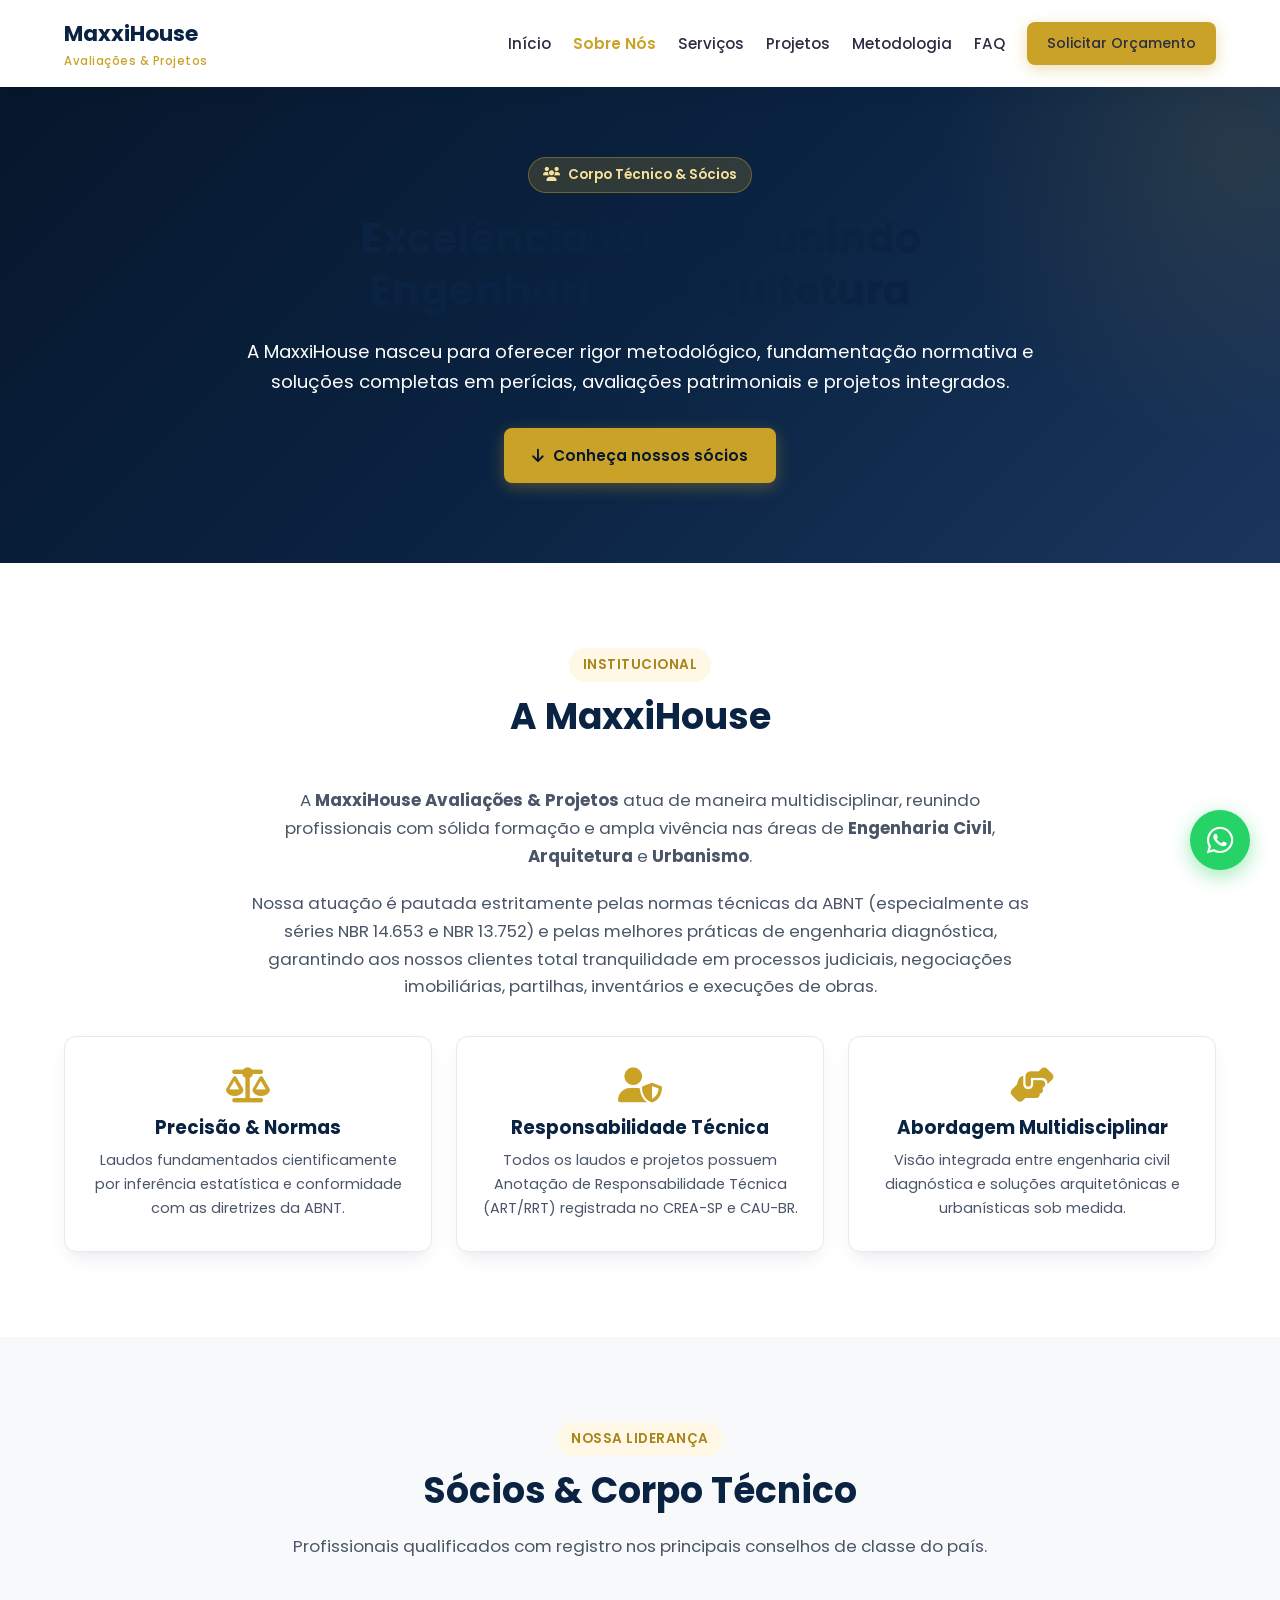
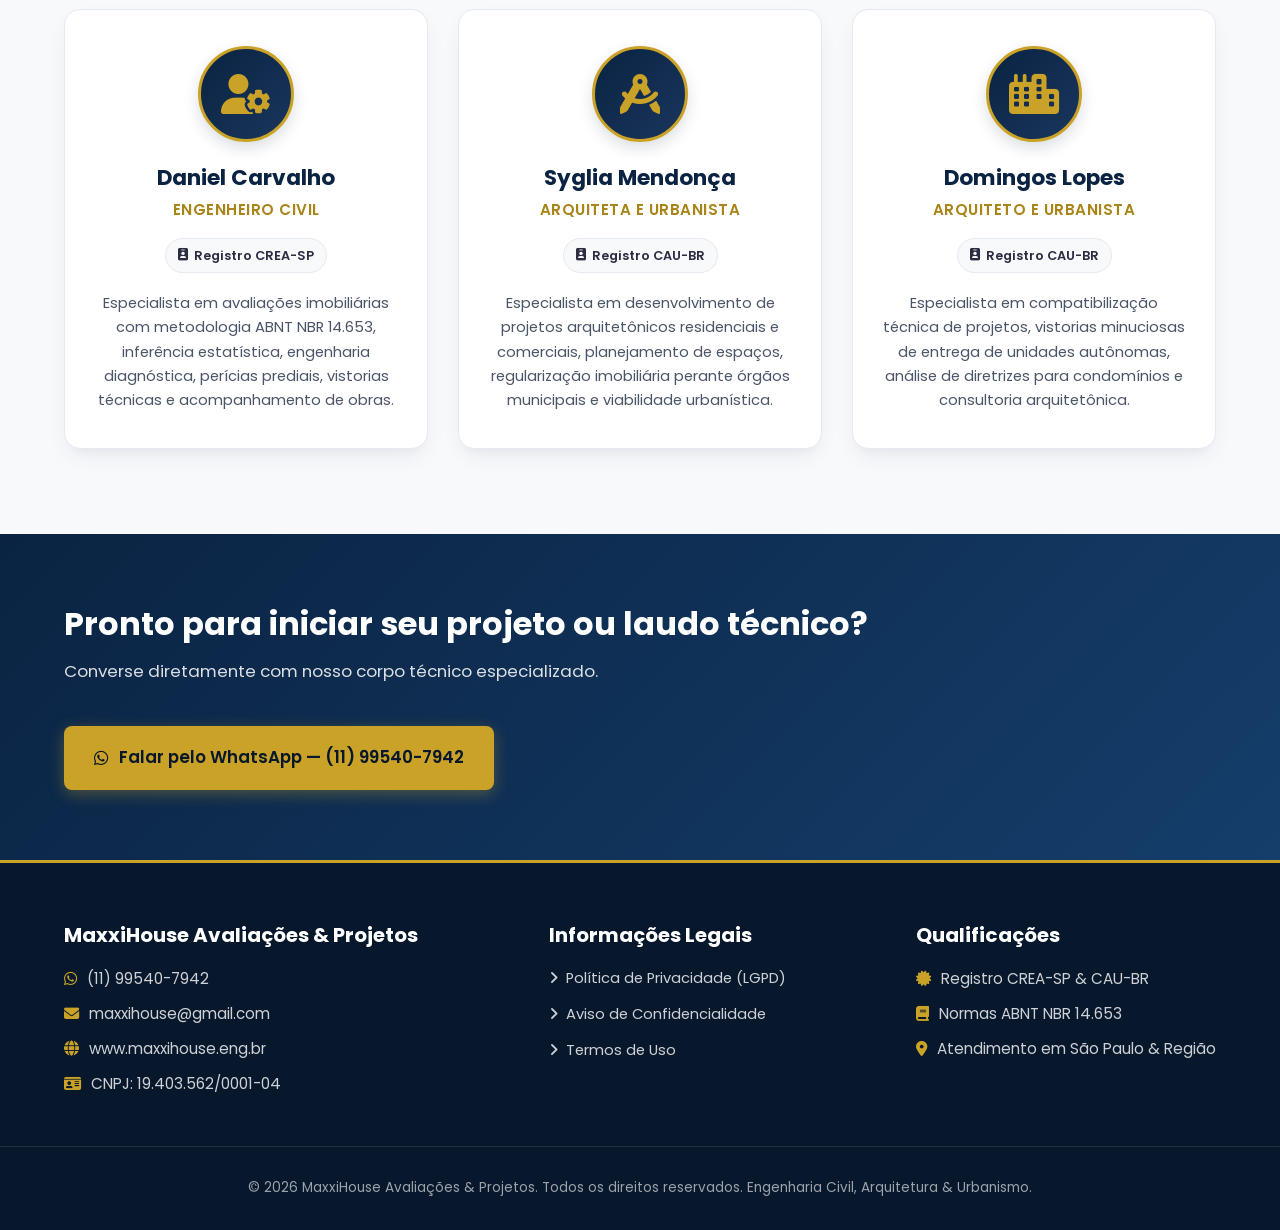
==== sobre.html @ e63a6017 "Adiciona galeria ampla sem legenda sob servicos e cria pagina Sobre Nos com os socios" ====
﻿<!DOCTYPE html>
<html lang="pt-BR">
<head>
  <meta charset="UTF-8">
  <meta name="viewport" content="width=device-width, initial-scale=1.0">
  <title>Sobre Nós | MaxxiHouse Avaliações & Projetos</title>
  <meta name="description" content="Conheça a história e o corpo técnico multidisciplinar da MaxxiHouse. Engenharia Civil, Arquitetura e Urbanismo com credenciamento CREA-SP e CAU-BR.">
  <link rel="preconnect" href="https://fonts.googleapis.com">
  <link href="https://fonts.googleapis.com/css2?family=Poppins:wght@400;500;600;700&display=swap" rel="stylesheet">
  <link rel="stylesheet" href="https://cdnjs.cloudflare.com/ajax/libs/font-awesome/6.4.0/css/all.min.css">
  <link rel="stylesheet" href="style.css">
  <style>
    .team-grid {
      display: grid;
      grid-template-columns: repeat(3, 1fr);
      gap: 30px;
      margin-top: 40px;
    }
    .team-card {
      background: var(--branco);
      border-radius: 16px;
      padding: 36px 28px;
      text-align: center;
      box-shadow: var(--sombra-card);
      border: 1px solid var(--cinza-borda);
      transition: var(--transicao);
      display: flex;
      flex-direction: column;
      align-items: center;
    }
    .team-card:hover {
      transform: translateY(-8px);
      box-shadow: var(--sombra-hover);
      border-color: var(--dourado);
    }
    .team-avatar {
      width: 96px;
      height: 96px;
      border-radius: 50%;
      background: linear-gradient(135deg, var(--azul-marinho), #1A365D);
      color: var(--dourado);
      display: flex;
      align-items: center;
      justify-content: center;
      font-size: 2.5rem;
      margin-bottom: 22px;
      border: 3px solid var(--dourado);
      box-shadow: 0 6px 15px rgba(10, 35, 66, 0.15);
    }
    .team-card h3 {
      font-size: 1.35rem;
      color: var(--azul-marinho);
      margin-bottom: 6px;
    }
    .team-role {
      display: inline-block;
      color: var(--dourado-escuro);
      font-weight: 600;
      font-size: 0.95rem;
      margin-bottom: 16px;
      text-transform: uppercase;
      letter-spacing: 0.5px;
    }
    .team-badge {
      display: inline-flex;
      align-items: center;
      gap: 6px;
      background: var(--cinza-claro);
      color: var(--cinza-grafite);
      font-size: 0.8rem;
      font-weight: 600;
      padding: 6px 12px;
      border-radius: 50px;
      margin-bottom: 18px;
      border: 1px solid var(--cinza-borda);
    }
    .team-bio {
      color: var(--texto-suave);
      font-size: 0.92rem;
      line-height: 1.65;
    }
    .values-grid {
      display: grid;
      grid-template-columns: repeat(3, 1fr);
      gap: 24px;
      margin-top: 35px;
    }
    .value-card {
      background: var(--branco);
      padding: 30px 24px;
      border-radius: 12px;
      border: 1px solid var(--cinza-borda);
      box-shadow: var(--sombra-card);
      text-align: center;
    }
    .value-card i {
      font-size: 2.2rem;
      color: var(--dourado);
      margin-bottom: 14px;
    }
    .value-card h4 {
      font-size: 1.15rem;
      margin-bottom: 10px;
      color: var(--azul-marinho);
    }
    .value-card p {
      font-size: 0.9rem;
      color: var(--texto-suave);
    }
    @media (max-width: 992px) {
      .team-grid, .values-grid {
        grid-template-columns: 1fr;
      }
    }
  </style>
</head>
<body>

  <!-- CABEÇALHO -->
  <header class="header">
    <div class="container header-inner">
      <a href="index.html" class="logo">
        MaxxiHouse <span>Avaliações & Projetos</span>
      </a>
      <nav class="nav" id="nav">
        <a href="index.html#inicio">Início</a>
        <a href="sobre.html" style="color:var(--dourado);font-weight:600;">Sobre Nós</a>
        <a href="index.html#servicos">Serviços</a>
        <a href="index.html#galeria">Projetos</a>
        <a href="index.html#metodologia">Metodologia</a>
        <a href="index.html#faq">FAQ</a>
        <a href="index.html#orcamento" class="btn btn-primary" style="padding:8px 18px;font-size:0.88rem;">Solicitar Orçamento</a>
      </nav>
      <button class="menu-toggle" id="menuToggle" aria-label="Abrir menu">
        <i class="fa-solid fa-bars"></i>
      </button>
    </div>
  </header>

  <!-- HERO SOBRE -->
  <section class="hero" style="padding: 70px 0 80px;">
    <div class="container" style="text-align: center; max-width: 850px;">
      <div class="hero-tag" style="margin: 0 auto 20px;">
        <i class="fa-solid fa-users"></i> Corpo Técnico & Sócios
      </div>
      <h1 style="font-size: 2.6rem; margin-bottom: 20px;">Excelência técnica unindo Engenharia e Arquitetura</h1>
      <p style="margin: 0 auto 30px; font-size: 1.15rem;">A MaxxiHouse nasceu para oferecer rigor metodológico, fundamentação normativa e soluções completas em perícias, avaliações patrimoniais e projetos integrados.</p>
      <a href="#equipe" class="btn btn-primary"><i class="fa-solid fa-arrow-down"></i> Conheça nossos sócios</a>
    </div>
  </section>

  <!-- HISTÓRIA E PROPÓSITO -->
  <section class="section">
    <div class="container">
      <div class="section-title-wrap">
        <span class="section-tag">Institucional</span>
        <h2>A MaxxiHouse</h2>
      </div>
      <p class="section-text">A <strong>MaxxiHouse Avaliações & Projetos</strong> atua de maneira multidisciplinar, reunindo profissionais com sólida formação e ampla vivência nas áreas de <strong>Engenharia Civil</strong>, <strong>Arquitetura</strong> e <strong>Urbanismo</strong>.</p>
      <p class="section-text">Nossa atuação é pautada estritamente pelas normas técnicas da ABNT (especialmente as séries NBR 14.653 e NBR 13.752) e pelas melhores práticas de engenharia diagnóstica, garantindo aos nossos clientes total tranquilidade em processos judiciais, negociações imobiliárias, partilhas, inventários e execuções de obras.</p>

      <div class="values-grid">
        <div class="value-card">
          <i class="fa-solid fa-balance-scale"></i>
          <h4>Precisão & Normas</h4>
          <p>Laudos fundamentados cientificamente por inferência estatística e conformidade com as diretrizes da ABNT.</p>
        </div>
        <div class="value-card">
          <i class="fa-solid fa-user-shield"></i>
          <h4>Responsabilidade Técnica</h4>
          <p>Todos os laudos e projetos possuem Anotação de Responsabilidade Técnica (ART/RRT) registrada no CREA-SP e CAU-BR.</p>
        </div>
        <div class="value-card">
          <i class="fa-solid fa-handshake-angle"></i>
          <h4>Abordagem Multidisciplinar</h4>
          <p>Visão integrada entre engenharia civil diagnóstica e soluções arquitetônicas e urbanísticas sob medida.</p>
        </div>
      </div>
    </div>
  </section>

  <!-- CORPO TÉCNICO E SÓCIOS -->
  <section class="section section-alt" id="equipe">
    <div class="container">
      <div class="section-title-wrap">
        <span class="section-tag">Nossa Liderança</span>
        <h2>Sócios & Corpo Técnico</h2>
        <p class="section-text">Profissionais qualificados com registro nos principais conselhos de classe do país.</p>
      </div>

      <div class="team-grid">
        <!-- DANIEL CARVALHO -->
        <div class="team-card">
          <div class="team-avatar">
            <i class="fa-solid fa-user-gear"></i>
          </div>
          <h3>Daniel Carvalho</h3>
          <span class="team-role">Engenheiro Civil</span>
          <div class="team-badge">
            <i class="fa-solid fa-id-badge"></i> Registro CREA-SP
          </div>
          <p class="team-bio">Especialista em avaliações imobiliárias com metodologia ABNT NBR 14.653, inferência estatística, engenharia diagnóstica, perícias prediais, vistorias técnicas e acompanhamento de obras.</p>
        </div>

        <!-- SYGLIA MENDONÇA -->
        <div class="team-card">
          <div class="team-avatar">
            <i class="fa-solid fa-compass-drafting"></i>
          </div>
          <h3>Syglia Mendonça</h3>
          <span class="team-role">Arquiteta e Urbanista</span>
          <div class="team-badge">
            <i class="fa-solid fa-id-badge"></i> Registro CAU-BR
          </div>
          <p class="team-bio">Especialista em desenvolvimento de projetos arquitetônicos residenciais e comerciais, planejamento de espaços, regularização imobiliária perante órgãos municipais e viabilidade urbanística.</p>
        </div>

        <!-- DOMINGOS LOPES -->
        <div class="team-card">
          <div class="team-avatar">
            <i class="fa-solid fa-city"></i>
          </div>
          <h3>Domingos Lopes</h3>
          <span class="team-role">Arquiteto e Urbanista</span>
          <div class="team-badge">
            <i class="fa-solid fa-id-badge"></i> Registro CAU-BR
          </div>
          <p class="team-bio">Especialista em compatibilização técnica de projetos, vistorias minuciosas de entrega de unidades autônomas, análise de diretrizes para condomínios e consultoria arquitetônica.</p>
        </div>
      </div>
    </div>
  </section>

  <!-- CTA DE CONTATO -->
  <section class="cta-suporte">
    <div class="container cta-inner">
      <div class="cta-text">
        <h2>Pronto para iniciar seu projeto ou laudo técnico?</h2>
        <p>Converse diretamente com nosso corpo técnico especializado.</p>
      </div>
      <div>
        <a href="https://wa.me/5511995407942" target="_blank" class="btn btn-primary" style="font-size:1.05rem;padding:16px 28px;">
          <i class="fa-brands fa-whatsapp"></i> Falar pelo WhatsApp — (11) 99540-7942
        </a>
      </div>
    </div>
  </section>

  <!-- FOOTER -->
  <footer class="footer">
    <div class="container footer-inner">
      <div class="footer-col">
        <h3>MaxxiHouse Avaliações & Projetos</h3>
        <p><i class="fa-brands fa-whatsapp"></i> (11) 99540-7942</p>
        <p><i class="fa-solid fa-envelope"></i> maxxihouse@gmail.com</p>
        <p><i class="fa-solid fa-globe"></i> www.maxxihouse.eng.br</p>
        <p><i class="fa-solid fa-id-card"></i> CNPJ: 19.403.562/0001-04</p>
      </div>

      <div class="footer-col">
        <h3>Informações Legais</h3>
        <div class="footer-links">
          <a href="termos-politicas.html#privacidade"><i class="fa-solid fa-angle-right"></i> Política de Privacidade (LGPD)</a>
          <a href="termos-politicas.html#confidencialidade"><i class="fa-solid fa-angle-right"></i> Aviso de Confidencialidade</a>
          <a href="termos-politicas.html#termos"><i class="fa-solid fa-angle-right"></i> Termos de Uso</a>
        </div>
      </div>

      <div class="footer-col">
        <h3>Qualificações</h3>
        <p><i class="fa-solid fa-certificate"></i> Registro CREA-SP & CAU-BR</p>
        <p><i class="fa-solid fa-book"></i> Normas ABNT NBR 14.653</p>
        <p><i class="fa-solid fa-location-dot"></i> Atendimento em São Paulo & Região</p>
      </div>
    </div>

    <div class="footer-bottom">
      <p>&copy; 2026 MaxxiHouse Avaliações & Projetos. Todos os direitos reservados. Engenharia Civil, Arquitetura & Urbanismo.</p>
    </div>
  </footer>

  <!-- WHATSAPP FLOAT BUTTON -->
  <a href="https://wa.me/5511995407942" class="whatsapp-float" target="_blank" aria-label="Falar pelo WhatsApp com a equipe">
    <i class="fa-brands fa-whatsapp"></i>
  </a>

  <script src="script.js"></script>
</body>
</html>
---- style.css ----
﻿:root {
  --azul-marinho: #0A2342;
  --azul-profundo: #07172c;
  --cinza-grafite: #2B2D42;
  --texto-suave: #4A5568;
  --branco: #FFFFFF;
  --dourado: #C9A227;
  --dourado-escuro: #A88419;
  --dourado-claro: #FFF8E7;
  --cinza-claro: #F8F9FB;
  --cinza-borda: #E5E9F0;
  --verde-whatsapp: #25D366;
  --verde-whatsapp-dark: #1EBE5D;
  --sombra-card: 0 10px 25px -5px rgba(10, 35, 66, 0.07), 0 8px 10px -6px rgba(10, 35, 66, 0.04);
  --sombra-hover: 0 20px 30px -10px rgba(10, 35, 66, 0.15);
  --transicao: all 0.3s cubic-bezier(0.4, 0, 0.2, 1);
}

* {
  margin: 0;
  padding: 0;
  box-sizing: border-box;
}

html {
  scroll-behavior: smooth;
}

body {
  font-family: 'Poppins', sans-serif;
  color: var(--cinza-grafite);
  background-color: var(--branco);
  line-height: 1.65;
  overflow-x: hidden;
  -webkit-font-smoothing: antialiased;
}

.container {
  max-width: 1200px;
  margin: 0 auto;
  padding: 0 24px;
}

h1, h2, h3, h4 {
  color: var(--azul-marinho);
  font-weight: 700;
  line-height: 1.25;
}

h2 {
  font-size: 2.25rem;
  margin-bottom: 20px;
  text-align: center;
  position: relative;
}

.section-title-wrap {
  text-align: center;
  margin-bottom: 48px;
}

.section-tag {
  display: inline-block;
  background: var(--dourado-claro);
  color: var(--dourado-escuro);
  font-size: 0.85rem;
  font-weight: 600;
  padding: 6px 14px;
  border-radius: 50px;
  text-transform: uppercase;
  letter-spacing: 0.5px;
  margin-bottom: 12px;
}

.section {
  padding: 85px 0;
  scroll-margin-top: 80px;
}

.section-alt {
  background: var(--cinza-claro);
}

.section-text {
  max-width: 780px;
  margin: 0 auto 20px;
  text-align: center;
  color: var(--texto-suave);
  font-size: 1.05rem;
}

/* HEADER & NAVBAR */
.header {
  position: sticky;
  top: 0;
  background: rgba(255, 255, 255, 0.96);
  backdrop-filter: blur(12px);
  -webkit-backdrop-filter: blur(12px);
  box-shadow: 0 4px 20px rgba(0, 0, 0, 0.05);
  z-index: 1000;
  transition: var(--transicao);
}

.header-inner {
  display: flex;
  align-items: center;
  justify-content: space-between;
  padding: 16px 24px;
}

.logo {
  font-weight: 700;
  font-size: 1.35rem;
  color: var(--azul-marinho);
  text-decoration: none;
  display: flex;
  flex-direction: column;
}

.logo span {
  font-size: 0.72rem;
  font-weight: 500;
  color: var(--dourado);
  letter-spacing: 0.5px;
}

.nav {
  display: flex;
  gap: 22px;
  align-items: center;
}

.nav a {
  text-decoration: none;
  color: var(--cinza-grafite);
  font-weight: 500;
  font-size: 0.95rem;
  transition: var(--transicao);
  position: relative;
}

.nav a:hover {
  color: var(--dourado);
}

.nav a::after {
  content: '';
  position: absolute;
  bottom: -4px;
  left: 0;
  width: 0;
  height: 2px;
  background: var(--dourado);
  transition: var(--transicao);
}

.nav a:hover::after {
  width: 100%;
}

.menu-toggle {
  display: none;
  background: none;
  border: none;
  font-size: 1.6rem;
  color: var(--azul-marinho);
  cursor: pointer;
  padding: 8px;
}

/* BUTTONS */
.btn {
  padding: 13px 26px;
  border-radius: 8px;
  text-decoration: none;
  font-weight: 600;
  font-size: 0.95rem;
  display: inline-flex;
  align-items: center;
  justify-content: center;
  gap: 10px;
  transition: var(--transicao);
  border: 2px solid transparent;
  cursor: pointer;
  white-space: nowrap;
}

.btn-primary {
  background: var(--dourado);
  color: var(--azul-profundo);
  box-shadow: 0 4px 15px rgba(201, 162, 39, 0.35);
}

.btn-primary:hover {
  background: var(--dourado-escuro);
  color: var(--branco);
  transform: translateY(-2px);
  box-shadow: 0 6px 20px rgba(201, 162, 39, 0.45);
}

.btn-outline {
  border-color: rgba(255, 255, 255, 0.7);
  color: var(--branco);
  background: transparent;
}

.btn-outline:hover {
  background: var(--branco);
  color: var(--azul-marinho);
  transform: translateY(-2px);
}

.btn-whatsapp {
  background: var(--verde-whatsapp);
  color: var(--branco);
  box-shadow: 0 4px 15px rgba(37, 211, 102, 0.35);
}

.btn-whatsapp:hover {
  background: var(--verde-whatsapp-dark);
  color: var(--branco);
  transform: translateY(-2px);
}

/* HERO SECTION */
.hero {
  background: linear-gradient(135deg, #07172C 0%, #0A2342 50%, #1A365D 100%);
  color: var(--branco);
  padding: 90px 0 100px;
  position: relative;
  overflow: hidden;
}

.hero::before {
  content: '';
  position: absolute;
  top: -50%;
  right: -20%;
  width: 600px;
  height: 600px;
  background: radial-gradient(circle, rgba(201, 162, 39, 0.12) 0%, rgba(0,0,0,0) 70%);
  border-radius: 50%;
  pointer-events: none;
}

.hero-flex {
  display: flex;
  align-items: center;
  gap: 60px;
  position: relative;
  z-index: 1;
}

.hero-content {
  flex: 1.1;
  text-align: left;
}

.hero-tag {
  display: inline-flex;
  align-items: center;
  gap: 8px;
  background: rgba(201, 162, 39, 0.2);
  color: #F8E29B;
  border: 1px solid rgba(201, 162, 39, 0.4);
  padding: 6px 14px;
  border-radius: 50px;
  font-size: 0.85rem;
  font-weight: 600;
  margin-bottom: 22px;
}

.hero-content h1 {
  color: var(--branco);
  font-size: 2.6rem;
  font-weight: 700;
  line-height: 1.22;
  margin-bottom: 22px;
}

.hero-content p {
  max-width: 580px;
  margin-bottom: 34px;
  font-size: 1.1rem;
  color: rgba(255, 255, 255, 0.88);
  line-height: 1.7;
}

.hero-buttons {
  display: flex;
  gap: 16px;
  flex-wrap: wrap;
  align-items: center;
}

.hero-image {
  flex: 0.9;
  position: relative;
  text-align: center;
}

.hero-image img {
  width: 100%;
  max-width: 480px;
  height: auto;
  border-radius: 16px;
  box-shadow: 0 20px 40px rgba(0, 0, 0, 0.4);
  display: block;
  object-fit: cover;
  border: 3px solid rgba(255, 255, 255, 0.1);
}

.hero-badge {
  display: inline-flex;
  align-items: center;
  gap: 10px;
  position: absolute;
  bottom: -20px;
  left: 50%;
  transform: translateX(-50%);
  background: var(--branco);
  color: var(--azul-marinho);
  padding: 12px 22px;
  border-radius: 50px;
  font-weight: 600;
  font-size: 0.88rem;
  box-shadow: 0 10px 25px rgba(0, 0, 0, 0.25);
  white-space: nowrap;
  border: 1px solid var(--cinza-borda);
}

.hero-badge i {
  color: var(--dourado);
  font-size: 1.1rem;
}

/* CREDIBILITY BAR (CREA & CAU) */
.credibility-bar {
  background: var(--branco);
  padding: 24px 0;
  border-bottom: 1px solid var(--cinza-borda);
  box-shadow: 0 4px 15px rgba(0, 0, 0, 0.02);
}

.credibility-inner {
  display: flex;
  align-items: center;
  justify-content: space-around;
  flex-wrap: wrap;
  gap: 24px;
}

.cred-item {
  display: flex;
  align-items: center;
  gap: 14px;
  color: var(--cinza-grafite);
}

.cred-item img {
  height: 48px;
  width: auto;
  object-fit: contain;
  filter: grayscale(20%);
  transition: var(--transicao);
}

.cred-item:hover img {
  filter: grayscale(0%);
}

.cred-item span {
  font-size: 0.88rem;
  font-weight: 600;
  color: var(--azul-marinho);
}

.cred-item small {
  display: block;
  font-size: 0.75rem;
  color: var(--texto-suave);
  font-weight: 400;
}

/* SOBRE */
.responsavel-card {
  display: flex;
  align-items: center;
  gap: 24px;
  background: var(--branco);
  padding: 24px 30px;
  border-radius: 14px;
  max-width: 550px;
  margin: 36px auto 0;
  box-shadow: var(--sombra-card);
  border: 1px solid var(--cinza-borda);
}

.responsavel-avatar {
  width: 64px;
  height: 64px;
  border-radius: 50%;
  background: var(--dourado-claro);
  display: flex;
  align-items: center;
  justify-content: center;
  flex-shrink: 0;
}

.responsavel-avatar i {
  font-size: 2rem;
  color: var(--dourado);
}

.responsavel-card strong {
  font-size: 1.15rem;
  color: var(--azul-marinho);
  display: block;
  margin-bottom: 4px;
}

.responsavel-card p {
  color: var(--texto-suave);
  font-size: 0.95rem;
  margin: 0;
}

/* GRIDS & CARDS */
.grid {
  display: grid;
  gap: 24px;
}

.grid-4 {
  grid-template-columns: repeat(4, 1fr);
}

.grid-3 {
  grid-template-columns: repeat(3, 1fr);
}

.card {
  background: var(--branco);
  padding: 30px 24px;
  border-radius: 12px;
  box-shadow: var(--sombra-card);
  text-align: center;
  transition: var(--transicao);
  text-decoration: none;
  color: inherit;
  border: 1px solid var(--cinza-borda);
  display: flex;
  flex-direction: column;
  align-items: center;
  justify-content: flex-start;
}

.card:hover {
  transform: translateY(-6px);
  box-shadow: var(--sombra-hover);
  border-color: var(--dourado);
}

.card-icon {
  width: 64px;
  height: 64px;
  border-radius: 14px;
  background: var(--dourado-claro);
  display: flex;
  align-items: center;
  justify-content: center;
  margin-bottom: 18px;
  transition: var(--transicao);
}

.card:hover .card-icon {
  background: var(--dourado);
}

.card-icon i {
  font-size: 1.7rem;
  color: var(--dourado);
  transition: var(--transicao);
}

.card:hover .card-icon i {
  color: var(--branco);
}

.card h3 {
  font-size: 1.15rem;
  margin-bottom: 10px;
  color: var(--azul-marinho);
}

.card p {
  font-size: 0.9rem;
  color: var(--texto-suave);
  line-height: 1.5;
}

/* SERVICOS DETALHE */
.servico-detalhe {
  background: var(--branco);
  padding: 28px;
  border-radius: 12px;
  margin-bottom: 20px;
  box-shadow: var(--sombra-card);
  border-left: 5px solid var(--dourado);
  scroll-margin-top: 100px;
}

.servico-detalhe h3 {
  font-size: 1.3rem;
  margin-bottom: 10px;
  display: flex;
  align-items: center;
  gap: 12px;
}

.servico-detalhe h3 i {
  color: var(--dourado);
  font-size: 1.2rem;
}

.servico-detalhe p {
  color: var(--texto-suave);
  font-size: 0.98rem;
}

.checklist-itens {
  margin-top: 16px;
  display: grid;
  grid-template-columns: repeat(auto-fit, minmax(240px, 1fr));
  gap: 10px;
  list-style: none;
}

.checklist-itens li {
  background: var(--cinza-claro);
  padding: 10px 14px;
  border-radius: 8px;
  font-size: 0.9rem;
  display: flex;
  align-items: center;
  gap: 10px;
  color: var(--cinza-grafite);
}

.checklist-itens li i {
  color: var(--dourado);
}

/* TIMELINE & METODOLOGIA */
.timeline {
  display: grid;
  grid-template-columns: repeat(auto-fit, minmax(180px, 1fr));
  gap: 16px;
  margin-bottom: 40px;
}

.timeline-step {
  background: var(--branco);
  border: 1px solid var(--cinza-borda);
  padding: 20px 16px;
  border-radius: 12px;
  text-align: center;
  box-shadow: var(--sombra-card);
  transition: var(--transicao);
}

.timeline-step:hover {
  transform: translateY(-4px);
  border-color: var(--dourado);
}

.timeline-step span {
  display: flex;
  align-items: center;
  justify-content: center;
  background: var(--azul-marinho);
  color: var(--dourado);
  width: 36px;
  height: 36px;
  border-radius: 50%;
  margin: 0 auto 12px;
  font-weight: 700;
  font-size: 1.05rem;
}

/* FLUXOGRAMA ESTILIZADO */
.fluxograma-styled {
  background: var(--branco);
  border-radius: 16px;
  padding: 35px;
  box-shadow: var(--sombra-card);
  border: 1px solid var(--cinza-borda);
  margin-top: 30px;
}

.fluxo-grid {
  display: grid;
  grid-template-columns: repeat(3, 1fr);
  gap: 20px;
}

.fluxo-card {
  background: var(--cinza-claro);
  border-radius: 10px;
  padding: 20px;
  border-left: 4px solid var(--azul-marinho);
}

.fluxo-card h4 {
  font-size: 1rem;
  margin-bottom: 8px;
  color: var(--azul-marinho);
  display: flex;
  align-items: center;
  gap: 8px;
}

.fluxo-card h4 i {
  color: var(--dourado);
}

.fluxo-card p {
  font-size: 0.88rem;
  color: var(--texto-suave);
}

/* PORTFOLIO */
.portfolio-card {
  background: var(--branco);
  border-radius: 14px;
  overflow: hidden;
  box-shadow: var(--sombra-card);
  border: 1px solid var(--cinza-borda);
  transition: var(--transicao);
  display: flex;
  flex-direction: column;
}

.portfolio-card:hover {
  transform: translateY(-6px);
  box-shadow: var(--sombra-hover);
}

.portfolio-img-wrap {
  width: 100%;
  height: 220px;
  overflow: hidden;
  position: relative;
  background: #1a202c;
}

.portfolio-img-wrap img {
  width: 100%;
  height: 100%;
  object-fit: cover;
  transition: transform 0.5s ease;
}

.portfolio-card:hover .portfolio-img-wrap img {
  transform: scale(1.06);
}

.portfolio-info {
  padding: 22px;
  flex-grow: 1;
  display: flex;
  flex-direction: column;
  justify-content: space-between;
}

.portfolio-info h3 {
  font-size: 1.15rem;
  margin-bottom: 10px;
  color: var(--azul-marinho);
}

.portfolio-info p {
  font-size: 0.9rem;
  color: var(--texto-suave);
  line-height: 1.6;
  margin-bottom: 16px;
}

.badge {
  display: inline-flex;
  align-items: center;
  gap: 6px;
  font-size: 0.78rem;
  font-weight: 500;
  background: #EDF2F7;
  color: #4A5568;
  padding: 6px 12px;
  border-radius: 6px;
  width: fit-content;
}

/* PARA QUEM É */
.icon-grid div {
  background: var(--branco);
  padding: 24px 16px;
  text-align: center;
  border-radius: 12px;
  box-shadow: var(--sombra-card);
  border: 1px solid var(--cinza-borda);
  font-weight: 600;
  font-size: 0.95rem;
  color: var(--azul-marinho);
  transition: var(--transicao);
}

.icon-grid div:hover {
  transform: translateY(-4px);
  border-color: var(--dourado);
}

.icon-grid i {
  display: block;
  font-size: 1.8rem;
  color: var(--dourado);
  margin-bottom: 12px;
}

/* ORÇAMENTO FORM */
.form-box {
  background: var(--branco);
  padding: 40px;
  border-radius: 16px;
  box-shadow: var(--sombra-hover);
  border: 1px solid var(--cinza-borda);
  max-width: 780px;
  margin: 0 auto;
}

.form {
  display: flex;
  flex-direction: column;
  gap: 18px;
}

.form-row {
  display: grid;
  grid-template-columns: 1fr 1fr;
  gap: 18px;
}

.form input, .form select, .form textarea {
  width: 100%;
  padding: 14px 16px;
  border: 1px solid var(--cinza-borda);
  border-radius: 8px;
  font-family: inherit;
  font-size: 0.95rem;
  color: var(--cinza-grafite);
  background: #FCFDFF;
  transition: var(--transicao);
}

.form input:focus, .form select:focus, .form textarea:focus {
  outline: none;
  border-color: var(--dourado);
  box-shadow: 0 0 0 3px rgba(201, 162, 39, 0.2);
  background: var(--branco);
}

.form-hint {
  font-size: 0.85rem;
  color: var(--texto-suave);
  text-align: center;
  margin-top: -6px;
}

/* CLIENTES */
.clientes-grid {
  display: flex;
  justify-content: center;
  gap: 30px;
  flex-wrap: wrap;
}

.cliente-card {
  background: var(--branco);
  padding: 30px 24px;
  border-radius: 14px;
  text-align: center;
  box-shadow: var(--sombra-card);
  border: 1px solid var(--cinza-borda);
  width: 260px;
  transition: var(--transicao);
}

.cliente-card:hover {
  transform: translateY(-4px);
  border-color: var(--dourado);
}

.cliente-icon {
  width: 64px;
  height: 64px;
  border-radius: 50%;
  background: var(--dourado-claro);
  margin: 0 auto 16px;
  display: flex;
  align-items: center;
  justify-content: center;
}

.cliente-icon i {
  font-size: 1.8rem;
  color: var(--dourado);
}

.cliente-card p {
  font-weight: 600;
  color: var(--azul-marinho);
  font-size: 1rem;
}

/* FAQ ACCORDION */
.accordion {
  max-width: 800px;
  margin: 0 auto;
}

.accordion-item {
  background: var(--branco);
  border: 1px solid var(--cinza-borda);
  border-radius: 10px;
  margin-bottom: 12px;
  overflow: hidden;
  transition: var(--transicao);
}

.accordion-item:hover {
  border-color: rgba(201, 162, 39, 0.5);
}

.accordion-header {
  width: 100%;
  text-align: left;
  background: none;
  border: none;
  padding: 20px 24px;
  font-weight: 600;
  font-size: 1.05rem;
  cursor: pointer;
  color: var(--azul-marinho);
  display: flex;
  justify-content: space-between;
  align-items: center;
  font-family: inherit;
}

.accordion-header i {
  color: var(--dourado);
  font-size: 0.9rem;
  transition: transform 0.3s ease;
}

.accordion-item.active .accordion-header i {
  transform: rotate(180deg);
}

.accordion-body {
  max-height: 0;
  overflow: hidden;
  transition: max-height 0.35s ease;
  background: #FAFBFC;
}

.accordion-body p {
  padding: 0 24px 20px;
  color: var(--texto-suave);
  font-size: 0.95rem;
  line-height: 1.7;
}

/* CTA SUPORTE */
.cta-suporte {
  background: linear-gradient(135deg, #0A2342 0%, #153E6B 100%);
  color: var(--branco);
  padding: 70px 0;
}

.cta-inner {
  display: flex;
  align-items: center;
  justify-content: space-between;
  gap: 40px;
  flex-wrap: wrap;
}

.cta-text h2 {
  color: var(--branco);
  font-size: 2rem;
  margin-bottom: 14px;
  text-align: left;
}

.cta-text p {
  font-size: 1.05rem;
  color: rgba(255, 255, 255, 0.85);
  margin-bottom: 0;
}

/* FOOTER */
.footer {
  background: var(--azul-profundo);
  color: var(--branco);
  padding: 60px 0 30px;
  border-top: 3px solid var(--dourado);
}

.footer-inner {
  display: flex;
  justify-content: space-between;
  flex-wrap: wrap;
  gap: 40px;
  margin-bottom: 40px;
}

.footer-col h3 {
  color: var(--branco);
  font-size: 1.25rem;
  margin-bottom: 18px;
}

.footer-col p {
  color: rgba(255, 255, 255, 0.8);
  font-size: 0.95rem;
  margin-bottom: 10px;
  display: flex;
  align-items: center;
  gap: 10px;
}

.footer-col p i {
  color: var(--dourado);
}

.footer-links {
  display: flex;
  flex-direction: column;
  gap: 12px;
}

.footer-links a {
  color: rgba(255, 255, 255, 0.8);
  text-decoration: none;
  font-size: 0.92rem;
  transition: var(--transicao);
  display: flex;
  align-items: center;
  gap: 8px;
}

.footer-links a:hover {
  color: var(--dourado);
  transform: translateX(4px);
}

.footer-bottom {
  text-align: center;
  padding-top: 30px;
  border-top: 1px solid rgba(255, 255, 255, 0.1);
  color: rgba(255, 255, 255, 0.6);
  font-size: 0.85rem;
}

/* WHATSAPP FLOAT BUTTON */
.whatsapp-float {
  position: fixed;
  bottom: 30px;
  right: 30px;
  background: var(--verde-whatsapp);
  color: var(--branco);
  width: 60px;
  height: 60px;
  border-radius: 50%;
  display: flex;
  align-items: center;
  justify-content: center;
  font-size: 1.9rem;
  box-shadow: 0 6px 20px rgba(37, 211, 102, 0.45);
  z-index: 999;
  text-decoration: none;
  transition: var(--transicao);
  animation: pulse-whatsapp 2.5s infinite;
}

.whatsapp-float:hover {
  transform: scale(1.1);
  background: var(--verde-whatsapp-dark);
  color: var(--branco);
}

@keyframes pulse-whatsapp {
  0% {
    box-shadow: 0 0 0 0 rgba(37, 211, 102, 0.6);
  }
  70% {
    box-shadow: 0 0 0 16px rgba(37, 211, 102, 0);
  }
  100% {
    box-shadow: 0 0 0 0 rgba(37, 211, 102, 0);
  }
}

/* RESPONSIVIDADE */
@media (max-width: 992px) {
  .nav {
    display: none;
  }

  .nav.active {
    display: flex;
    flex-direction: column;
    position: absolute;
    top: 100%;
    left: 0;
    right: 0;
    background: var(--branco);
    padding: 24px;
    box-shadow: 0 15px 30px rgba(0, 0, 0, 0.15);
    border-top: 1px solid var(--cinza-borda);
    gap: 16px;
    z-index: 1000;
  }

  .menu-toggle {
    display: block;
  }

  .grid-4 {
    grid-template-columns: repeat(2, 1fr);
  }

  .grid-3 {
    grid-template-columns: repeat(2, 1fr);
  }

  .hero-flex {
    flex-direction: column;
    text-align: center;
    gap: 40px;
  }

  .hero-content {
    text-align: center;
  }

  .hero-content p {
    margin: 0 auto 30px;
  }

  .hero-buttons {
    justify-content: center;
  }

  .fluxo-grid {
    grid-template-columns: 1fr;
  }

  .cta-inner {
    text-align: center;
    justify-content: center;
  }

  .cta-text h2 {
    text-align: center;
  }
}

@media (max-width: 640px) {
  .section {
    padding: 60px 0;
  }

  .hero-content h1 {
    font-size: 1.95rem;
  }

  h2 {
    font-size: 1.75rem;
  }

  .grid-4, .grid-3 {
    grid-template-columns: 1fr;
  }

  .form-row {
    grid-template-columns: 1fr;
  }

  .form-box {
    padding: 24px 18px;
  }

  .hero-badge {
    position: static;
    transform: none;
    margin-top: 15px;
    display: inline-flex;
  }

  .credibility-inner {
    flex-direction: column;
    align-items: flex-start;
    padding-left: 20px;
  }

  .footer-inner {
    flex-direction: column;
    gap: 30px;
  }

  .whatsapp-float {
    bottom: 20px;
    right: 20px;
    width: 52px;
    height: 52px;
    font-size: 1.6rem;
  }
}

/* GALERIA DE FOTOS AMPLIADA (SEM LEGENDA) */
.gallery-section {
  padding: 40px 0 85px;
}
.gallery-grid {
  display: grid;
  grid-template-columns: repeat(2, 1fr);
  gap: 32px;
}
.gallery-item {
  background: var(--branco);
  border-radius: 16px;
  overflow: hidden;
  box-shadow: 0 10px 25px rgba(10, 35, 66, 0.08);
  border: 1px solid var(--cinza-borda);
  transition: var(--transicao);
}
.gallery-item:hover {
  transform: translateY(-6px);
  box-shadow: 0 20px 35px rgba(10, 35, 66, 0.16);
  border-color: var(--dourado);
}
.gallery-item img {
  width: 100%;
  height: 440px;
  object-fit: cover;
  display: block;
  transition: transform 0.5s ease;
}
.gallery-item:hover img {
  transform: scale(1.03);
}
.gallery-item-full {
  grid-column: 1 / -1;
}
.gallery-item-full img {
  height: 480px;
}

@media (max-width: 850px) {
  .gallery-grid {
    grid-template-columns: 1fr;
    gap: 24px;
  }
  .gallery-item img, .gallery-item-full img {
    height: 300px;
  }
}
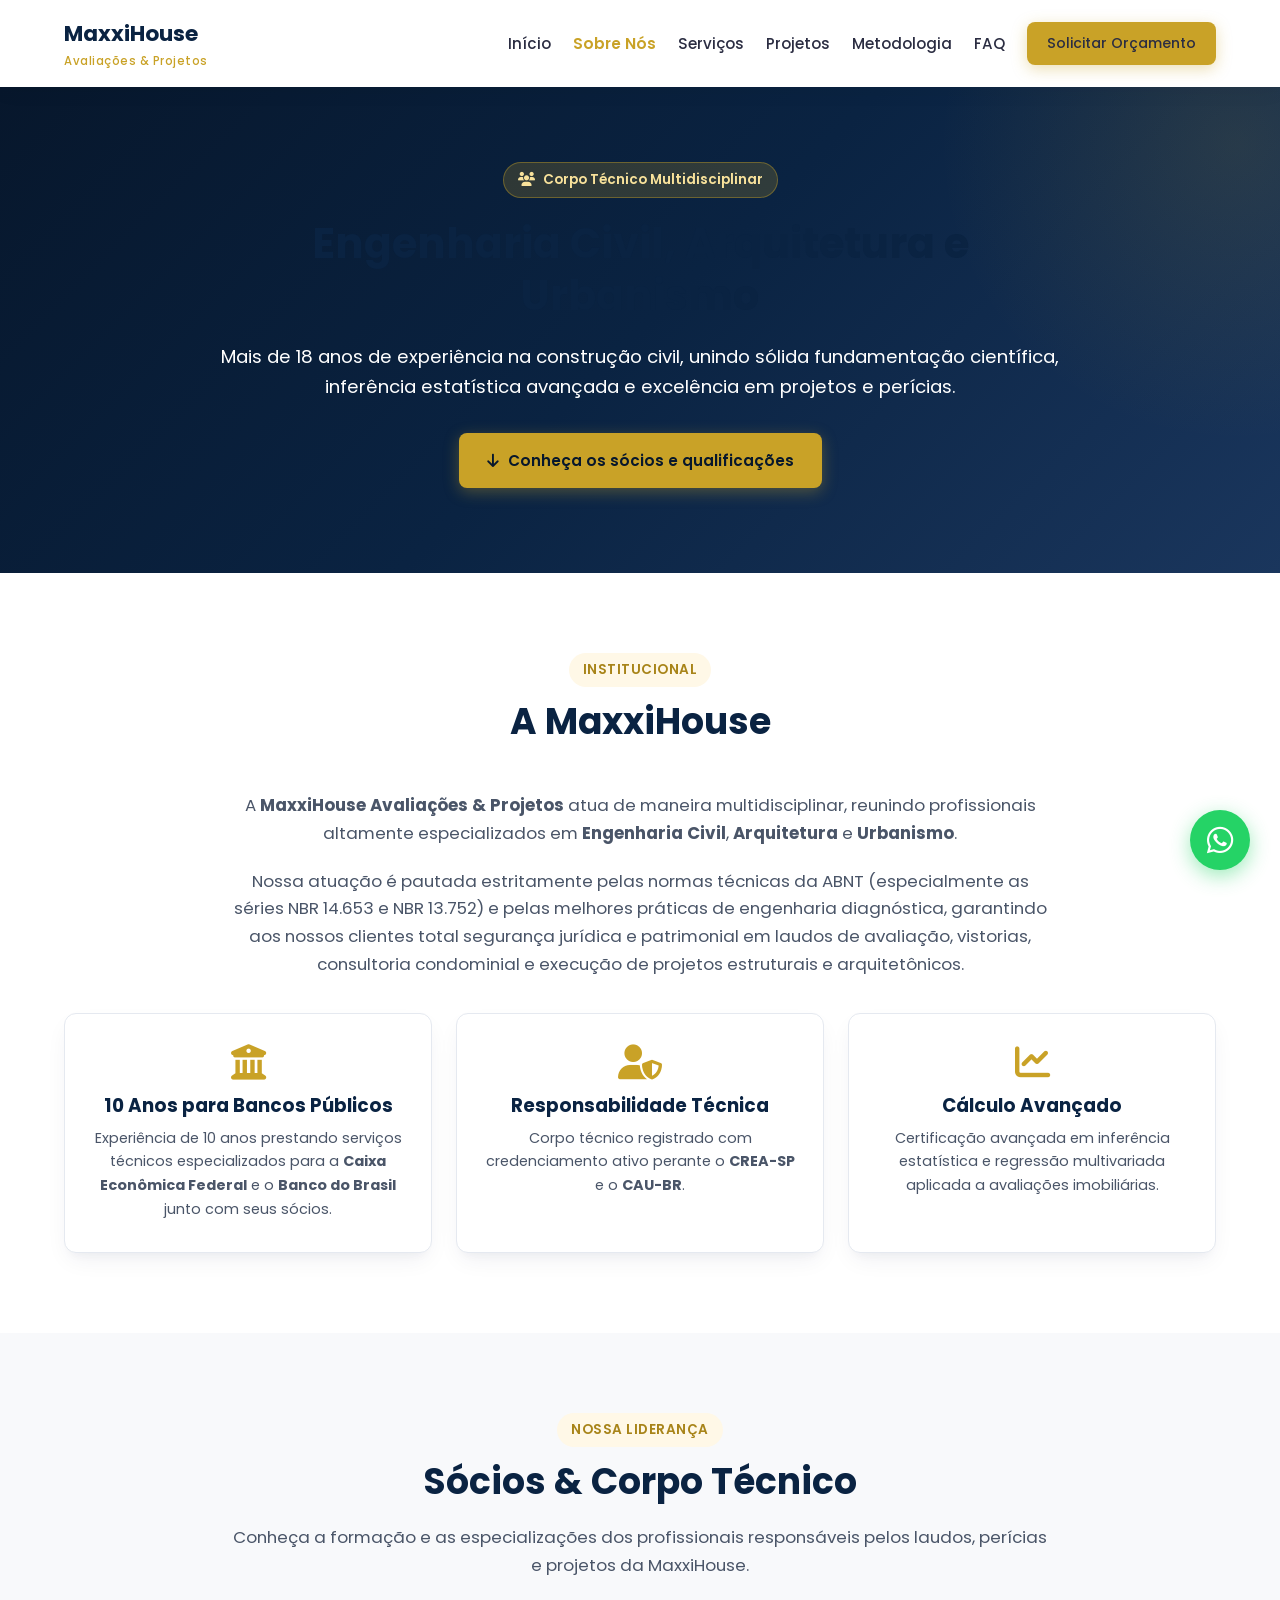
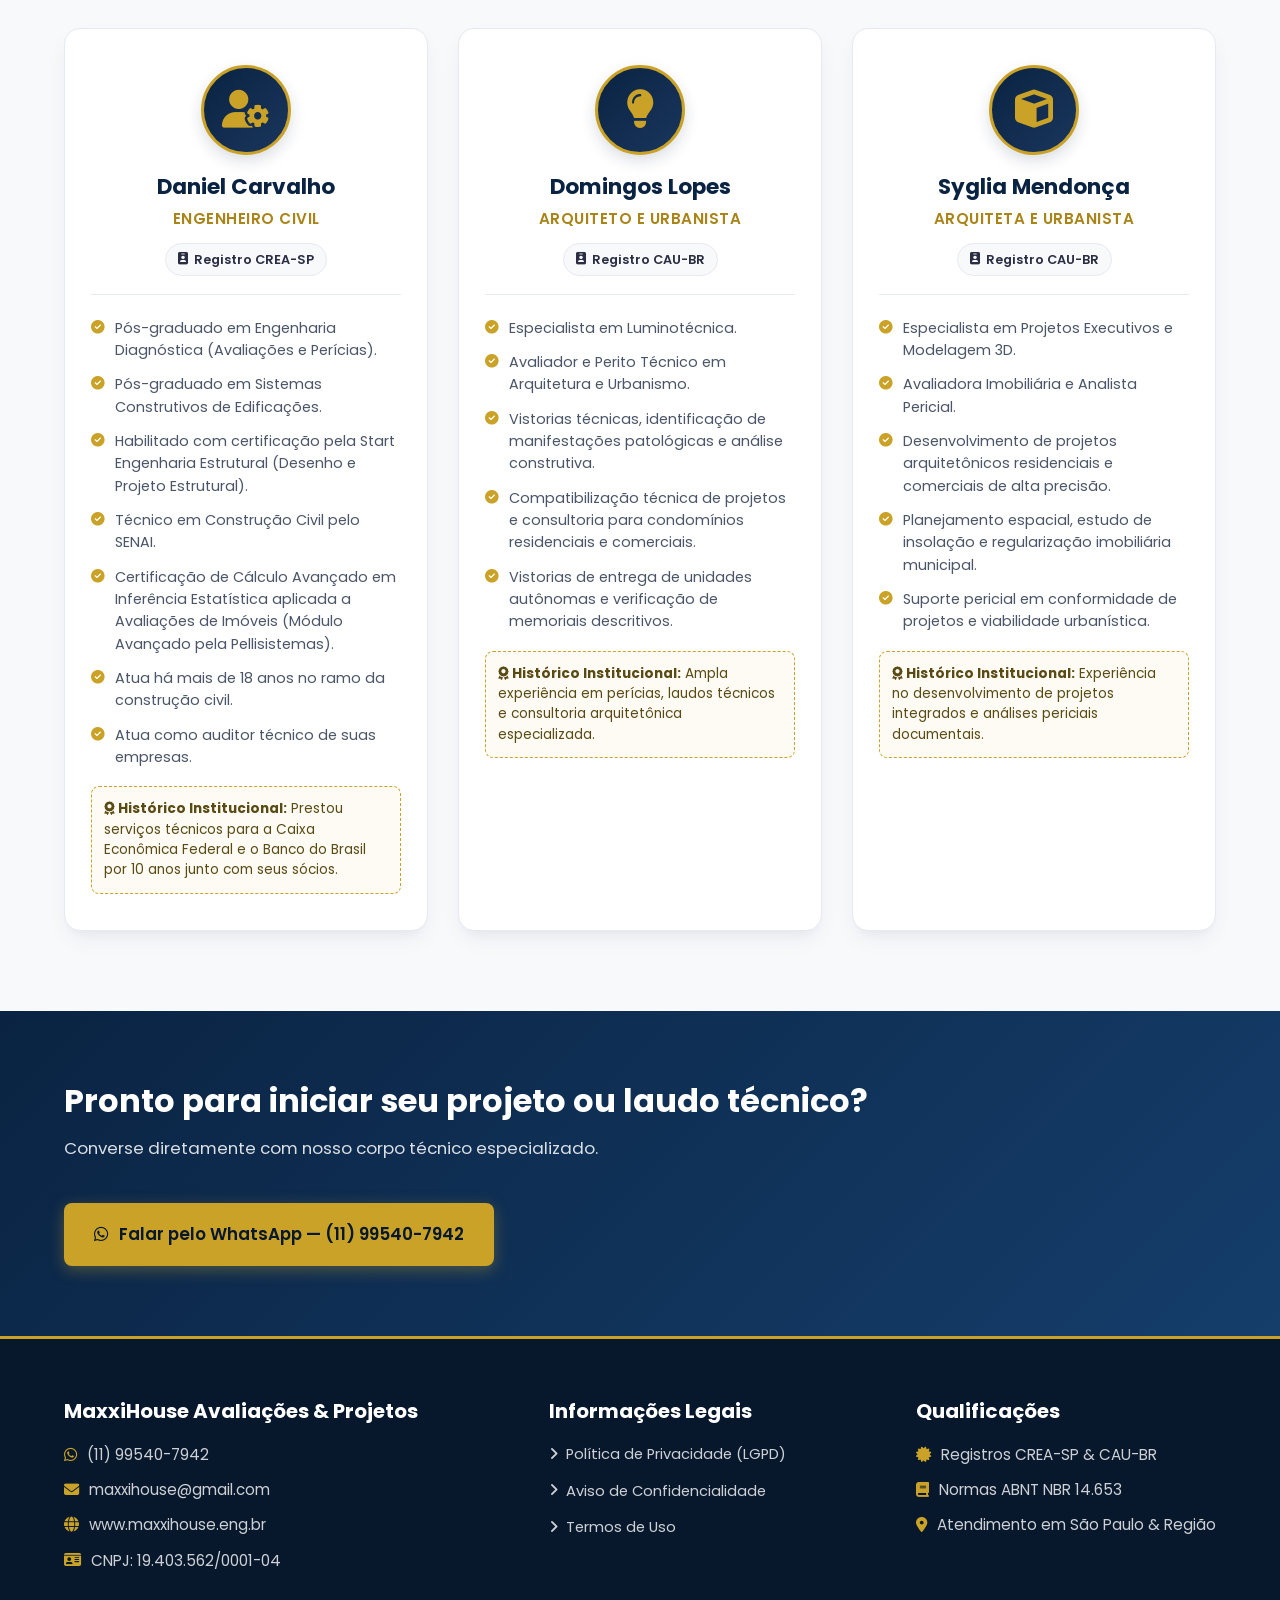
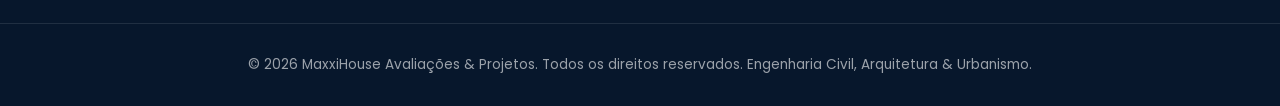
==== commit 641ae256: "Ajuste de titulo, reorganizacao dos servicos, apresentacao de slides 16:9 sem cortes, FAQ objetivo e" ====
--- a/sobre.html
+++ b/sobre.html
@@ -3,8 +3,8 @@
 <head>
   <meta charset="UTF-8">
   <meta name="viewport" content="width=device-width, initial-scale=1.0">
-  <title>Sobre Nós | MaxxiHouse Avaliações & Projetos</title>
-  <meta name="description" content="Conheça a história e o corpo técnico multidisciplinar da MaxxiHouse. Engenharia Civil, Arquitetura e Urbanismo com credenciamento CREA-SP e CAU-BR.">
+  <title>Sobre Nós & Sócios | MaxxiHouse Avaliações & Projetos</title>
+  <meta name="description" content="Conheça a trajetória e as qualificações do corpo técnico e sócios da MaxxiHouse. Engenharia Civil, Arquitetura e Urbanismo com credenciamento CREA-SP e CAU-BR.">
   <link rel="preconnect" href="https://fonts.googleapis.com">
   <link href="https://fonts.googleapis.com/css2?family=Poppins:wght@400;500;600;700&display=swap" rel="stylesheet">
   <link rel="stylesheet" href="https://cdnjs.cloudflare.com/ajax/libs/font-awesome/6.4.0/css/all.min.css">
@@ -19,31 +19,39 @@
     .team-card {
       background: var(--branco);
       border-radius: 16px;
-      padding: 36px 28px;
-      text-align: center;
+      padding: 36px 26px;
+      text-align: left;
       box-shadow: var(--sombra-card);
       border: 1px solid var(--cinza-borda);
       transition: var(--transicao);
       display: flex;
       flex-direction: column;
-      align-items: center;
     }
     .team-card:hover {
       transform: translateY(-8px);
       box-shadow: var(--sombra-hover);
       border-color: var(--dourado);
     }
+    .team-header {
+      display: flex;
+      flex-direction: column;
+      align-items: center;
+      text-align: center;
+      margin-bottom: 22px;
+      border-bottom: 1px solid var(--cinza-borda);
+      padding-bottom: 18px;
+    }
     .team-avatar {
-      width: 96px;
-      height: 96px;
+      width: 90px;
+      height: 90px;
       border-radius: 50%;
       background: linear-gradient(135deg, var(--azul-marinho), #1A365D);
       color: var(--dourado);
       display: flex;
       align-items: center;
       justify-content: center;
-      font-size: 2.5rem;
-      margin-bottom: 22px;
+      font-size: 2.4rem;
+      margin-bottom: 18px;
       border: 3px solid var(--dourado);
       box-shadow: 0 6px 15px rgba(10, 35, 66, 0.15);
     }
@@ -57,7 +65,7 @@
       color: var(--dourado-escuro);
       font-weight: 600;
       font-size: 0.95rem;
-      margin-bottom: 16px;
+      margin-bottom: 12px;
       text-transform: uppercase;
       letter-spacing: 0.5px;
     }
@@ -69,15 +77,41 @@
       color: var(--cinza-grafite);
       font-size: 0.8rem;
       font-weight: 600;
-      padding: 6px 12px;
+      padding: 5px 12px;
       border-radius: 50px;
-      margin-bottom: 18px;
       border: 1px solid var(--cinza-borda);
     }
-    .team-bio {
+    .team-qualifications {
+      list-style: none;
+      padding: 0;
+      margin: 0;
+      display: flex;
+      flex-direction: column;
+      gap: 12px;
+      font-size: 0.9rem;
       color: var(--texto-suave);
-      font-size: 0.92rem;
-      line-height: 1.65;
+      line-height: 1.55;
+    }
+    .team-qualifications li {
+      display: flex;
+      align-items: flex-start;
+      gap: 10px;
+    }
+    .team-qualifications li i {
+      color: var(--dourado);
+      margin-top: 4px;
+      font-size: 0.85rem;
+      flex-shrink: 0;
+    }
+    .team-highlight {
+      background: #FDFBF4;
+      border: 1px dashed var(--dourado);
+      border-radius: 8px;
+      padding: 12px;
+      margin-top: 18px;
+      font-size: 0.85rem;
+      color: #5A4A14;
+      line-height: 1.5;
     }
     .values-grid {
       display: grid;
@@ -126,7 +160,7 @@
         <a href="index.html#inicio">Início</a>
         <a href="sobre.html" style="color:var(--dourado);font-weight:600;">Sobre Nós</a>
         <a href="index.html#servicos">Serviços</a>
-        <a href="index.html#galeria">Projetos</a>
+        <a href="index.html#apresentacao">Projetos</a>
         <a href="index.html#metodologia">Metodologia</a>
         <a href="index.html#faq">FAQ</a>
         <a href="index.html#orcamento" class="btn btn-primary" style="padding:8px 18px;font-size:0.88rem;">Solicitar Orçamento</a>
@@ -138,14 +172,14 @@
   </header>
 
   <!-- HERO SOBRE -->
-  <section class="hero" style="padding: 70px 0 80px;">
-    <div class="container" style="text-align: center; max-width: 850px;">
+  <section class="hero" style="padding: 75px 0 85px;">
+    <div class="container" style="text-align: center; max-width: 900px;">
       <div class="hero-tag" style="margin: 0 auto 20px;">
-        <i class="fa-solid fa-users"></i> Corpo Técnico & Sócios
-      </div>
-      <h1 style="font-size: 2.6rem; margin-bottom: 20px;">Excelência técnica unindo Engenharia e Arquitetura</h1>
-      <p style="margin: 0 auto 30px; font-size: 1.15rem;">A MaxxiHouse nasceu para oferecer rigor metodológico, fundamentação normativa e soluções completas em perícias, avaliações patrimoniais e projetos integrados.</p>
-      <a href="#equipe" class="btn btn-primary"><i class="fa-solid fa-arrow-down"></i> Conheça nossos sócios</a>
+        <i class="fa-solid fa-users"></i> Corpo Técnico Multidisciplinar
+      </div>
+      <h1 style="font-size: 2.6rem; margin-bottom: 20px;">Engenharia Civil, Arquitetura e Urbanismo</h1>
+      <p style="margin: 0 auto 30px; font-size: 1.15rem;">Mais de 18 anos de experiência na construção civil, unindo sólida fundamentação científica, inferência estatística avançada e excelência em projetos e perícias.</p>
+      <a href="#equipe" class="btn btn-primary"><i class="fa-solid fa-arrow-down"></i> Conheça os sócios e qualificações</a>
     </div>
   </section>
 
@@ -156,24 +190,24 @@
         <span class="section-tag">Institucional</span>
         <h2>A MaxxiHouse</h2>
       </div>
-      <p class="section-text">A <strong>MaxxiHouse Avaliações & Projetos</strong> atua de maneira multidisciplinar, reunindo profissionais com sólida formação e ampla vivência nas áreas de <strong>Engenharia Civil</strong>, <strong>Arquitetura</strong> e <strong>Urbanismo</strong>.</p>
-      <p class="section-text">Nossa atuação é pautada estritamente pelas normas técnicas da ABNT (especialmente as séries NBR 14.653 e NBR 13.752) e pelas melhores práticas de engenharia diagnóstica, garantindo aos nossos clientes total tranquilidade em processos judiciais, negociações imobiliárias, partilhas, inventários e execuções de obras.</p>
+      <p class="section-text">A <strong>MaxxiHouse Avaliações & Projetos</strong> atua de maneira multidisciplinar, reunindo profissionais altamente especializados em <strong>Engenharia Civil</strong>, <strong>Arquitetura</strong> e <strong>Urbanismo</strong>.</p>
+      <p class="section-text">Nossa atuação é pautada estritamente pelas normas técnicas da ABNT (especialmente as séries NBR 14.653 e NBR 13.752) e pelas melhores práticas de engenharia diagnóstica, garantindo aos nossos clientes total segurança jurídica e patrimonial em laudos de avaliação, vistorias, consultoria condominial e execução de projetos estruturais e arquitetônicos.</p>
 
       <div class="values-grid">
         <div class="value-card">
-          <i class="fa-solid fa-balance-scale"></i>
-          <h4>Precisão & Normas</h4>
-          <p>Laudos fundamentados cientificamente por inferência estatística e conformidade com as diretrizes da ABNT.</p>
+          <i class="fa-solid fa-building-columns"></i>
+          <h4>10 Anos para Bancos Públicos</h4>
+          <p>Experiência de 10 anos prestando serviços técnicos especializados para a <strong>Caixa Econômica Federal</strong> e o <strong>Banco do Brasil</strong> junto com seus sócios.</p>
         </div>
         <div class="value-card">
           <i class="fa-solid fa-user-shield"></i>
           <h4>Responsabilidade Técnica</h4>
-          <p>Todos os laudos e projetos possuem Anotação de Responsabilidade Técnica (ART/RRT) registrada no CREA-SP e CAU-BR.</p>
+          <p>Corpo técnico registrado com credenciamento ativo perante o <strong>CREA-SP</strong> e o <strong>CAU-BR</strong>.</p>
         </div>
         <div class="value-card">
-          <i class="fa-solid fa-handshake-angle"></i>
-          <h4>Abordagem Multidisciplinar</h4>
-          <p>Visão integrada entre engenharia civil diagnóstica e soluções arquitetônicas e urbanísticas sob medida.</p>
+          <i class="fa-solid fa-chart-line"></i>
+          <h4>Cálculo Avançado</h4>
+          <p>Certificação avançada em inferência estatística e regressão multivariada aplicada a avaliações imobiliárias.</p>
         </div>
       </div>
     </div>
@@ -185,47 +219,82 @@
       <div class="section-title-wrap">
         <span class="section-tag">Nossa Liderança</span>
         <h2>Sócios & Corpo Técnico</h2>
-        <p class="section-text">Profissionais qualificados com registro nos principais conselhos de classe do país.</p>
+        <p class="section-text">Conheça a formação e as especializações dos profissionais responsáveis pelos laudos, perícias e projetos da MaxxiHouse.</p>
       </div>
 
       <div class="team-grid">
         <!-- DANIEL CARVALHO -->
         <div class="team-card">
-          <div class="team-avatar">
-            <i class="fa-solid fa-user-gear"></i>
-          </div>
-          <h3>Daniel Carvalho</h3>
-          <span class="team-role">Engenheiro Civil</span>
-          <div class="team-badge">
-            <i class="fa-solid fa-id-badge"></i> Registro CREA-SP
-          </div>
-          <p class="team-bio">Especialista em avaliações imobiliárias com metodologia ABNT NBR 14.653, inferência estatística, engenharia diagnóstica, perícias prediais, vistorias técnicas e acompanhamento de obras.</p>
+          <div class="team-header">
+            <div class="team-avatar">
+              <i class="fa-solid fa-user-gear"></i>
+            </div>
+            <h3>Daniel Carvalho</h3>
+            <span class="team-role">Engenheiro Civil</span>
+            <div class="team-badge">
+              <i class="fa-solid fa-id-badge"></i> Registro CREA-SP
+            </div>
+          </div>
+          <ul class="team-qualifications">
+            <li><i class="fa-solid fa-check-circle"></i> Pós-graduado em Engenharia Diagnóstica (Avaliações e Perícias).</li>
+            <li><i class="fa-solid fa-check-circle"></i> Pós-graduado em Sistemas Construtivos de Edificações.</li>
+            <li><i class="fa-solid fa-check-circle"></i> Habilitado com certificação pela Start Engenharia Estrutural (Desenho e Projeto Estrutural).</li>
+            <li><i class="fa-solid fa-check-circle"></i> Técnico em Construção Civil pelo SENAI.</li>
+            <li><i class="fa-solid fa-check-circle"></i> Certificação de Cálculo Avançado em Inferência Estatística aplicada a Avaliações de Imóveis (Módulo Avançado pela Pellisistemas).</li>
+            <li><i class="fa-solid fa-check-circle"></i> Atua há mais de 18 anos no ramo da construção civil.</li>
+            <li><i class="fa-solid fa-check-circle"></i> Atua como auditor técnico de suas empresas.</li>
+          </ul>
+          <div class="team-highlight">
+            <i class="fa-solid fa-award"></i> <strong>Histórico Institucional:</strong> Prestou serviços técnicos para a Caixa Econômica Federal e o Banco do Brasil por 10 anos junto com seus sócios.
+          </div>
+        </div>
+
+        <!-- DOMINGOS LOPES -->
+        <div class="team-card">
+          <div class="team-header">
+            <div class="team-avatar">
+              <i class="fa-solid fa-lightbulb"></i>
+            </div>
+            <h3>Domingos Lopes</h3>
+            <span class="team-role">Arquiteto e Urbanista</span>
+            <div class="team-badge">
+              <i class="fa-solid fa-id-badge"></i> Registro CAU-BR
+            </div>
+          </div>
+          <ul class="team-qualifications">
+            <li><i class="fa-solid fa-check-circle"></i> Especialista em Luminotécnica.</li>
+            <li><i class="fa-solid fa-check-circle"></i> Avaliador e Perito Técnico em Arquitetura e Urbanismo.</li>
+            <li><i class="fa-solid fa-check-circle"></i> Vistorias técnicas, identificação de manifestações patológicas e análise construtiva.</li>
+            <li><i class="fa-solid fa-check-circle"></i> Compatibilização técnica de projetos e consultoria para condomínios residenciais e comerciais.</li>
+            <li><i class="fa-solid fa-check-circle"></i> Vistorias de entrega de unidades autônomas e verificação de memoriais descritivos.</li>
+          </ul>
+          <div class="team-highlight">
+            <i class="fa-solid fa-award"></i> <strong>Histórico Institucional:</strong> Ampla experiência em perícias, laudos técnicos e consultoria arquitetônica especializada.
+          </div>
         </div>
 
         <!-- SYGLIA MENDONÇA -->
         <div class="team-card">
-          <div class="team-avatar">
-            <i class="fa-solid fa-compass-drafting"></i>
-          </div>
-          <h3>Syglia Mendonça</h3>
-          <span class="team-role">Arquiteta e Urbanista</span>
-          <div class="team-badge">
-            <i class="fa-solid fa-id-badge"></i> Registro CAU-BR
-          </div>
-          <p class="team-bio">Especialista em desenvolvimento de projetos arquitetônicos residenciais e comerciais, planejamento de espaços, regularização imobiliária perante órgãos municipais e viabilidade urbanística.</p>
-        </div>
-
-        <!-- DOMINGOS LOPES -->
-        <div class="team-card">
-          <div class="team-avatar">
-            <i class="fa-solid fa-city"></i>
-          </div>
-          <h3>Domingos Lopes</h3>
-          <span class="team-role">Arquiteto e Urbanista</span>
-          <div class="team-badge">
-            <i class="fa-solid fa-id-badge"></i> Registro CAU-BR
-          </div>
-          <p class="team-bio">Especialista em compatibilização técnica de projetos, vistorias minuciosas de entrega de unidades autônomas, análise de diretrizes para condomínios e consultoria arquitetônica.</p>
+          <div class="team-header">
+            <div class="team-avatar">
+              <i class="fa-solid fa-cube"></i>
+            </div>
+            <h3>Syglia Mendonça</h3>
+            <span class="team-role">Arquiteta e Urbanista</span>
+            <div class="team-badge">
+              <i class="fa-solid fa-id-badge"></i> Registro CAU-BR
+            </div>
+          </div>
+          <ul class="team-qualifications">
+            <li><i class="fa-solid fa-check-circle"></i> Especialista em Projetos Executivos e Modelagem 3D.</li>
+            <li><i class="fa-solid fa-check-circle"></i> Avaliadora Imobiliária e Analista Pericial.</li>
+            <li><i class="fa-solid fa-check-circle"></i> Desenvolvimento de projetos arquitetônicos residenciais e comerciais de alta precisão.</li>
+            <li><i class="fa-solid fa-check-circle"></i> Planejamento espacial, estudo de insolação e regularização imobiliária municipal.</li>
+            <li><i class="fa-solid fa-check-circle"></i> Suporte pericial em conformidade de projetos e viabilidade urbanística.</li>
+          </ul>
+          <div class="team-highlight">
+            <i class="fa-solid fa-award"></i> <strong>Histórico Institucional:</strong> Experiência no desenvolvimento de projetos integrados e análises periciais documentais.
+          </div>
         </div>
       </div>
     </div>
@@ -268,7 +337,7 @@
 
       <div class="footer-col">
         <h3>Qualificações</h3>
-        <p><i class="fa-solid fa-certificate"></i> Registro CREA-SP & CAU-BR</p>
+        <p><i class="fa-solid fa-certificate"></i> Registros CREA-SP & CAU-BR</p>
         <p><i class="fa-solid fa-book"></i> Normas ABNT NBR 14.653</p>
         <p><i class="fa-solid fa-location-dot"></i> Atendimento em São Paulo & Região</p>
       </div>
--- a/style.css
+++ b/style.css
@@ -73,7 +73,7 @@
 }
 
 .section {
-  padding: 85px 0;
+  padding: 80px 0;
   scroll-margin-top: 80px;
 }
 
@@ -82,7 +82,7 @@
 }
 
 .section-text {
-  max-width: 780px;
+  max-width: 820px;
   margin: 0 auto 20px;
   text-align: center;
   color: var(--texto-suave);
@@ -272,10 +272,11 @@
 
 .hero-content h1 {
   color: var(--branco);
-  font-size: 2.6rem;
+  font-size: 2.5rem;
   font-weight: 700;
   line-height: 1.22;
   margin-bottom: 22px;
+  letter-spacing: -0.5px;
 }
 
 .hero-content p {
@@ -301,13 +302,14 @@
 
 .hero-image img {
   width: 100%;
-  max-width: 480px;
+  max-width: 440px;
   height: auto;
   border-radius: 16px;
   box-shadow: 0 20px 40px rgba(0, 0, 0, 0.4);
   display: block;
-  object-fit: cover;
-  border: 3px solid rgba(255, 255, 255, 0.1);
+  object-fit: contain;
+  background: rgba(255, 255, 255, 0.05);
+  border: 2px solid rgba(255, 255, 255, 0.15);
 }
 
 .hero-badge {
@@ -315,15 +317,15 @@
   align-items: center;
   gap: 10px;
   position: absolute;
-  bottom: -20px;
+  bottom: -18px;
   left: 50%;
   transform: translateX(-50%);
   background: var(--branco);
   color: var(--azul-marinho);
-  padding: 12px 22px;
+  padding: 10px 20px;
   border-radius: 50px;
   font-weight: 600;
-  font-size: 0.88rem;
+  font-size: 0.85rem;
   box-shadow: 0 10px 25px rgba(0, 0, 0, 0.25);
   white-space: nowrap;
   border: 1px solid var(--cinza-borda);
@@ -334,7 +336,7 @@
   font-size: 1.1rem;
 }
 
-/* CREDIBILITY BAR (CREA & CAU) */
+/* CREDIBILITY BAR */
 .credibility-bar {
   background: var(--branco);
   padding: 24px 0;
@@ -361,7 +363,7 @@
   height: 48px;
   width: auto;
   object-fit: contain;
-  filter: grayscale(20%);
+  filter: grayscale(15%);
   transition: var(--transicao);
 }
 
@@ -382,66 +384,19 @@
   font-weight: 400;
 }
 
-/* SOBRE */
-.responsavel-card {
-  display: flex;
-  align-items: center;
-  gap: 24px;
-  background: var(--branco);
-  padding: 24px 30px;
-  border-radius: 14px;
-  max-width: 550px;
-  margin: 36px auto 0;
-  box-shadow: var(--sombra-card);
-  border: 1px solid var(--cinza-borda);
-}
-
-.responsavel-avatar {
-  width: 64px;
-  height: 64px;
-  border-radius: 50%;
-  background: var(--dourado-claro);
-  display: flex;
-  align-items: center;
-  justify-content: center;
-  flex-shrink: 0;
-}
-
-.responsavel-avatar i {
-  font-size: 2rem;
-  color: var(--dourado);
-}
-
-.responsavel-card strong {
-  font-size: 1.15rem;
-  color: var(--azul-marinho);
-  display: block;
-  margin-bottom: 4px;
-}
-
-.responsavel-card p {
-  color: var(--texto-suave);
-  font-size: 0.95rem;
-  margin: 0;
-}
-
 /* GRIDS & CARDS */
 .grid {
   display: grid;
   gap: 24px;
 }
 
-.grid-4 {
-  grid-template-columns: repeat(4, 1fr);
-}
-
 .grid-3 {
   grid-template-columns: repeat(3, 1fr);
 }
 
 .card {
   background: var(--branco);
-  padding: 30px 24px;
+  padding: 28px 22px;
   border-radius: 12px;
   box-shadow: var(--sombra-card);
   text-align: center;
@@ -462,14 +417,14 @@
 }
 
 .card-icon {
-  width: 64px;
-  height: 64px;
+  width: 60px;
+  height: 60px;
   border-radius: 14px;
   background: var(--dourado-claro);
   display: flex;
   align-items: center;
   justify-content: center;
-  margin-bottom: 18px;
+  margin-bottom: 16px;
   transition: var(--transicao);
 }
 
@@ -478,7 +433,7 @@
 }
 
 .card-icon i {
-  font-size: 1.7rem;
+  font-size: 1.6rem;
   color: var(--dourado);
   transition: var(--transicao);
 }
@@ -496,23 +451,31 @@
 .card p {
   font-size: 0.9rem;
   color: var(--texto-suave);
-  line-height: 1.5;
-}
-
-/* SERVICOS DETALHE */
+  line-height: 1.55;
+}
+
+/* NOSSOS SERVIÇOS (DETALHES) */
 .servico-detalhe {
   background: var(--branco);
-  padding: 28px;
-  border-radius: 12px;
-  margin-bottom: 20px;
+  padding: 32px 30px;
+  border-radius: 14px;
+  margin-bottom: 24px;
   box-shadow: var(--sombra-card);
   border-left: 5px solid var(--dourado);
+  border-top: 1px solid var(--cinza-borda);
+  border-right: 1px solid var(--cinza-borda);
+  border-bottom: 1px solid var(--cinza-borda);
   scroll-margin-top: 100px;
+  transition: var(--transicao);
+}
+
+.servico-detalhe:hover {
+  box-shadow: var(--sombra-hover);
 }
 
 .servico-detalhe h3 {
-  font-size: 1.3rem;
-  margin-bottom: 10px;
+  font-size: 1.35rem;
+  margin-bottom: 14px;
   display: flex;
   align-items: center;
   gap: 12px;
@@ -520,12 +483,24 @@
 
 .servico-detalhe h3 i {
   color: var(--dourado);
-  font-size: 1.2rem;
+  font-size: 1.25rem;
 }
 
 .servico-detalhe p {
   color: var(--texto-suave);
-  font-size: 0.98rem;
+  font-size: 1rem;
+  line-height: 1.75;
+}
+
+.servico-destaque-box {
+  background: #FDFBF4;
+  border: 1px dashed var(--dourado);
+  border-radius: 10px;
+  padding: 16px 20px;
+  margin-top: 16px;
+  font-size: 0.95rem;
+  color: #5A4A14;
+  line-height: 1.65;
 }
 
 .checklist-itens {
@@ -549,6 +524,115 @@
 
 .checklist-itens li i {
   color: var(--dourado);
+}
+
+/* PORTFÓLIO / APRESENTAÇÃO DE SLIDES COM ENQUADRAMENTO PERFEITO */
+.slide-viewer-section {
+  padding: 70px 0;
+  background: #F0F4F8;
+}
+
+.slide-viewer-container {
+  max-width: 1060px;
+  margin: 0 auto;
+  position: relative;
+}
+
+.slide-viewport {
+  background: #101924;
+  border-radius: 18px;
+  overflow: hidden;
+  box-shadow: 0 20px 45px rgba(10, 35, 66, 0.22);
+  border: 2px solid #CBD5E1;
+  position: relative;
+  aspect-ratio: 16 / 9;
+  display: flex;
+  align-items: center;
+  justify-content: center;
+}
+
+.slide-slide {
+  position: absolute;
+  top: 0;
+  left: 0;
+  width: 100%;
+  height: 100%;
+  opacity: 0;
+  visibility: hidden;
+  transition: opacity 0.4s ease, visibility 0.4s ease;
+  display: flex;
+  align-items: center;
+  justify-content: center;
+}
+
+.slide-slide.active {
+  opacity: 1;
+  visibility: visible;
+  position: relative;
+}
+
+.slide-slide img {
+  width: 100%;
+  height: 100%;
+  object-fit: contain;
+  display: block;
+}
+
+.slide-controls {
+  display: flex;
+  align-items: center;
+  justify-content: space-between;
+  margin-top: 20px;
+  gap: 20px;
+}
+
+.slide-btn {
+  background: var(--azul-marinho);
+  color: var(--branco);
+  border: none;
+  width: 48px;
+  height: 48px;
+  border-radius: 50%;
+  cursor: pointer;
+  display: flex;
+  align-items: center;
+  justify-content: center;
+  font-size: 1.2rem;
+  transition: var(--transicao);
+  box-shadow: 0 4px 12px rgba(10, 35, 66, 0.2);
+}
+
+.slide-btn:hover {
+  background: var(--dourado);
+  color: var(--azul-profundo);
+  transform: scale(1.08);
+}
+
+.slide-indicators {
+  display: flex;
+  align-items: center;
+  gap: 10px;
+}
+
+.slide-dot {
+  width: 12px;
+  height: 12px;
+  border-radius: 50%;
+  background: #CBD5E1;
+  border: none;
+  cursor: pointer;
+  transition: var(--transicao);
+}
+
+.slide-dot.active {
+  background: var(--dourado);
+  transform: scale(1.3);
+}
+
+.slide-counter {
+  font-size: 0.95rem;
+  font-weight: 600;
+  color: var(--azul-marinho);
 }
 
 /* TIMELINE & METODOLOGIA */
@@ -588,7 +672,6 @@
   font-size: 1.05rem;
 }
 
-/* FLUXOGRAMA ESTILIZADO */
 .fluxograma-styled {
   background: var(--branco);
   border-radius: 16px;
@@ -629,77 +712,13 @@
   color: var(--texto-suave);
 }
 
-/* PORTFOLIO */
-.portfolio-card {
-  background: var(--branco);
-  border-radius: 14px;
-  overflow: hidden;
-  box-shadow: var(--sombra-card);
-  border: 1px solid var(--cinza-borda);
-  transition: var(--transicao);
-  display: flex;
-  flex-direction: column;
-}
-
-.portfolio-card:hover {
-  transform: translateY(-6px);
-  box-shadow: var(--sombra-hover);
-}
-
-.portfolio-img-wrap {
-  width: 100%;
-  height: 220px;
-  overflow: hidden;
-  position: relative;
-  background: #1a202c;
-}
-
-.portfolio-img-wrap img {
-  width: 100%;
-  height: 100%;
-  object-fit: cover;
-  transition: transform 0.5s ease;
-}
-
-.portfolio-card:hover .portfolio-img-wrap img {
-  transform: scale(1.06);
-}
-
-.portfolio-info {
-  padding: 22px;
-  flex-grow: 1;
-  display: flex;
-  flex-direction: column;
-  justify-content: space-between;
-}
-
-.portfolio-info h3 {
-  font-size: 1.15rem;
-  margin-bottom: 10px;
-  color: var(--azul-marinho);
-}
-
-.portfolio-info p {
-  font-size: 0.9rem;
-  color: var(--texto-suave);
-  line-height: 1.6;
-  margin-bottom: 16px;
-}
-
-.badge {
-  display: inline-flex;
-  align-items: center;
-  gap: 6px;
-  font-size: 0.78rem;
-  font-weight: 500;
-  background: #EDF2F7;
-  color: #4A5568;
-  padding: 6px 12px;
-  border-radius: 6px;
-  width: fit-content;
-}
-
 /* PARA QUEM É */
+.icon-grid {
+  display: grid;
+  grid-template-columns: repeat(4, 1fr);
+  gap: 20px;
+}
+
 .icon-grid div {
   background: var(--branco);
   padding: 24px 16px;
@@ -725,7 +744,7 @@
   margin-bottom: 12px;
 }
 
-/* ORÇAMENTO FORM */
+/* FORMULÁRIO ORÇAMENTO */
 .form-box {
   background: var(--branco);
   padding: 40px;
@@ -789,7 +808,7 @@
   text-align: center;
   box-shadow: var(--sombra-card);
   border: 1px solid var(--cinza-borda);
-  width: 260px;
+  width: 280px;
   transition: var(--transicao);
 }
 
@@ -822,21 +841,21 @@
 
 /* FAQ ACCORDION */
 .accordion {
-  max-width: 800px;
+  max-width: 840px;
   margin: 0 auto;
 }
 
 .accordion-item {
   background: var(--branco);
   border: 1px solid var(--cinza-borda);
-  border-radius: 10px;
-  margin-bottom: 12px;
+  border-radius: 12px;
+  margin-bottom: 14px;
   overflow: hidden;
   transition: var(--transicao);
 }
 
 .accordion-item:hover {
-  border-color: rgba(201, 162, 39, 0.5);
+  border-color: rgba(201, 162, 39, 0.6);
 }
 
 .accordion-header {
@@ -853,12 +872,14 @@
   justify-content: space-between;
   align-items: center;
   font-family: inherit;
+  gap: 16px;
 }
 
 .accordion-header i {
   color: var(--dourado);
-  font-size: 0.9rem;
+  font-size: 0.95rem;
   transition: transform 0.3s ease;
+  flex-shrink: 0;
 }
 
 .accordion-item.active .accordion-header i {
@@ -873,10 +894,10 @@
 }
 
 .accordion-body p {
-  padding: 0 24px 20px;
+  padding: 0 24px 22px;
   color: var(--texto-suave);
-  font-size: 0.95rem;
-  line-height: 1.7;
+  font-size: 0.96rem;
+  line-height: 1.75;
 }
 
 /* CTA SUPORTE */
@@ -1035,11 +1056,11 @@
     display: block;
   }
 
-  .grid-4 {
+  .grid-3 {
     grid-template-columns: repeat(2, 1fr);
   }
 
-  .grid-3 {
+  .icon-grid {
     grid-template-columns: repeat(2, 1fr);
   }
 
@@ -1088,7 +1109,7 @@
     font-size: 1.75rem;
   }
 
-  .grid-4, .grid-3 {
+  .grid-3, .icon-grid {
     grid-template-columns: 1fr;
   }
 
@@ -1126,52 +1147,3 @@
     font-size: 1.6rem;
   }
 }
-
-/* GALERIA DE FOTOS AMPLIADA (SEM LEGENDA) */
-.gallery-section {
-  padding: 40px 0 85px;
-}
-.gallery-grid {
-  display: grid;
-  grid-template-columns: repeat(2, 1fr);
-  gap: 32px;
-}
-.gallery-item {
-  background: var(--branco);
-  border-radius: 16px;
-  overflow: hidden;
-  box-shadow: 0 10px 25px rgba(10, 35, 66, 0.08);
-  border: 1px solid var(--cinza-borda);
-  transition: var(--transicao);
-}
-.gallery-item:hover {
-  transform: translateY(-6px);
-  box-shadow: 0 20px 35px rgba(10, 35, 66, 0.16);
-  border-color: var(--dourado);
-}
-.gallery-item img {
-  width: 100%;
-  height: 440px;
-  object-fit: cover;
-  display: block;
-  transition: transform 0.5s ease;
-}
-.gallery-item:hover img {
-  transform: scale(1.03);
-}
-.gallery-item-full {
-  grid-column: 1 / -1;
-}
-.gallery-item-full img {
-  height: 480px;
-}
-
-@media (max-width: 850px) {
-  .gallery-grid {
-    grid-template-columns: 1fr;
-    gap: 24px;
-  }
-  .gallery-item img, .gallery-item-full img {
-    height: 300px;
-  }
-}
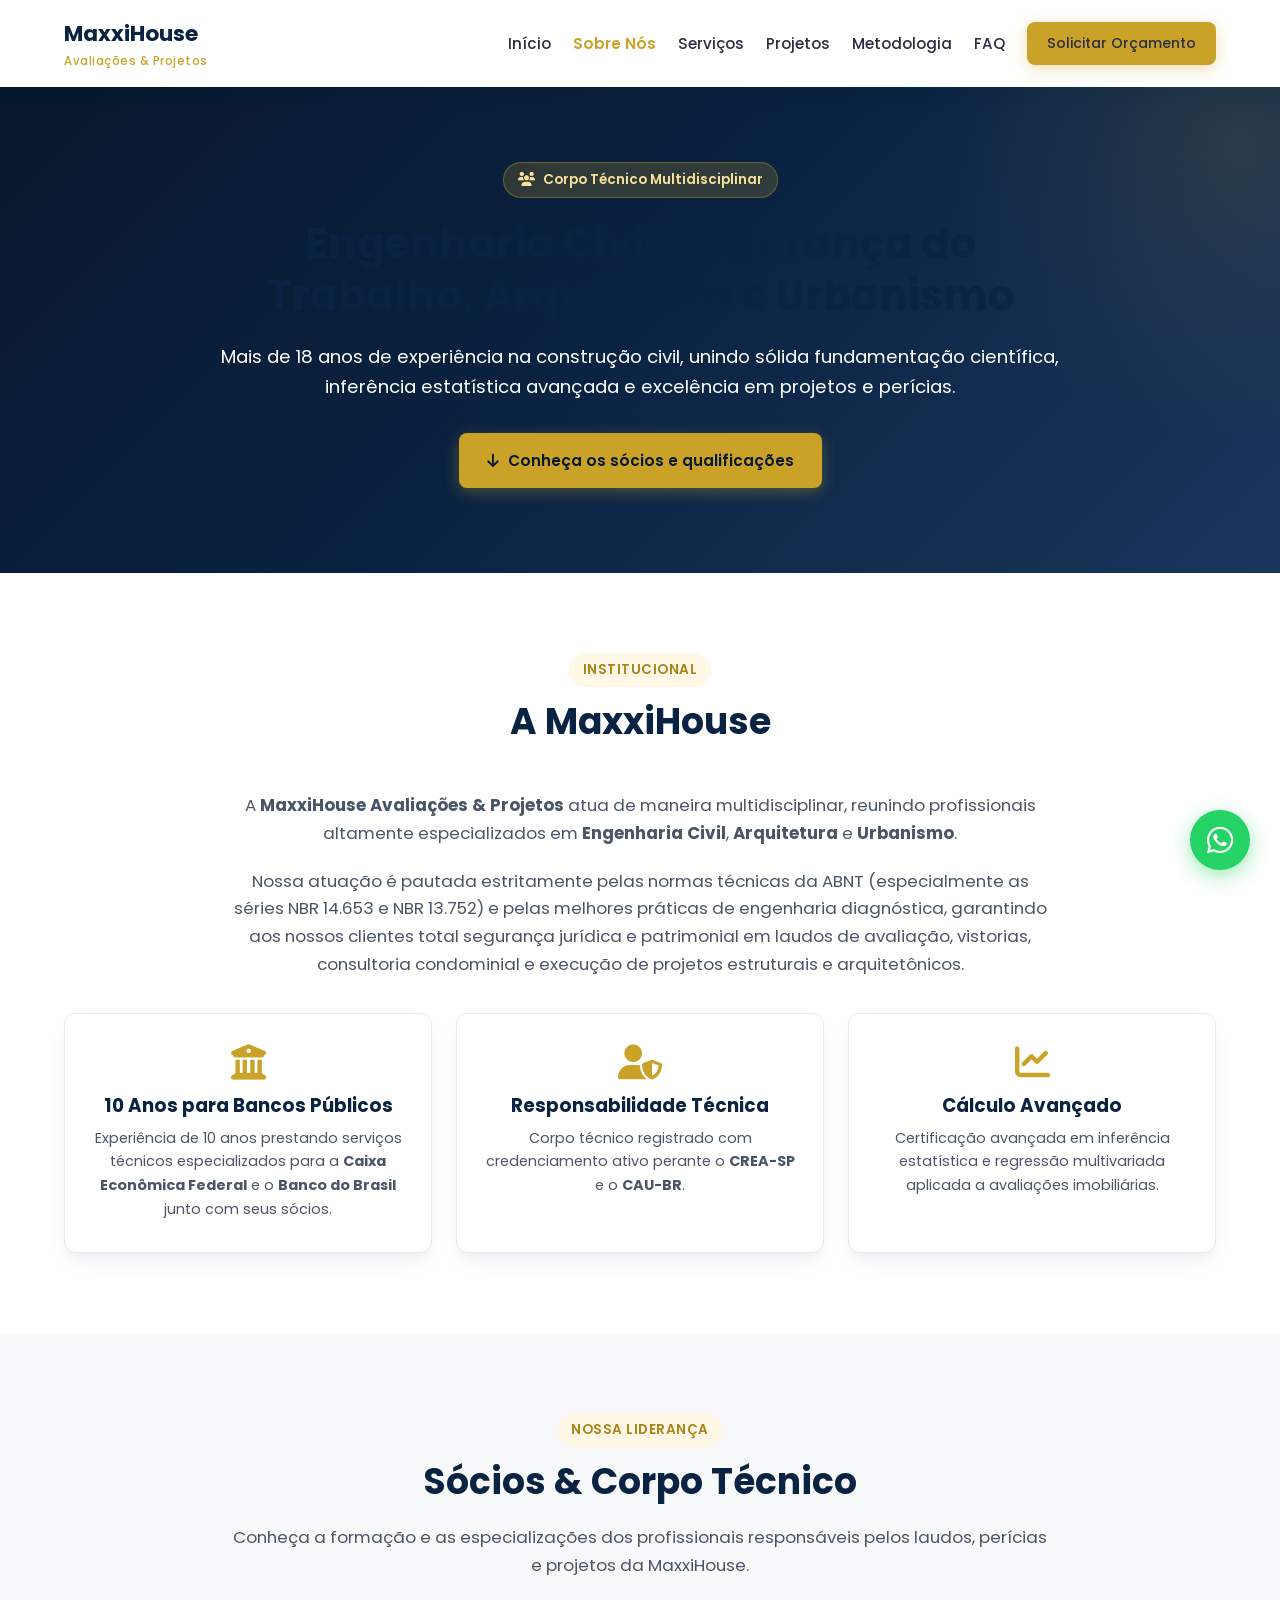
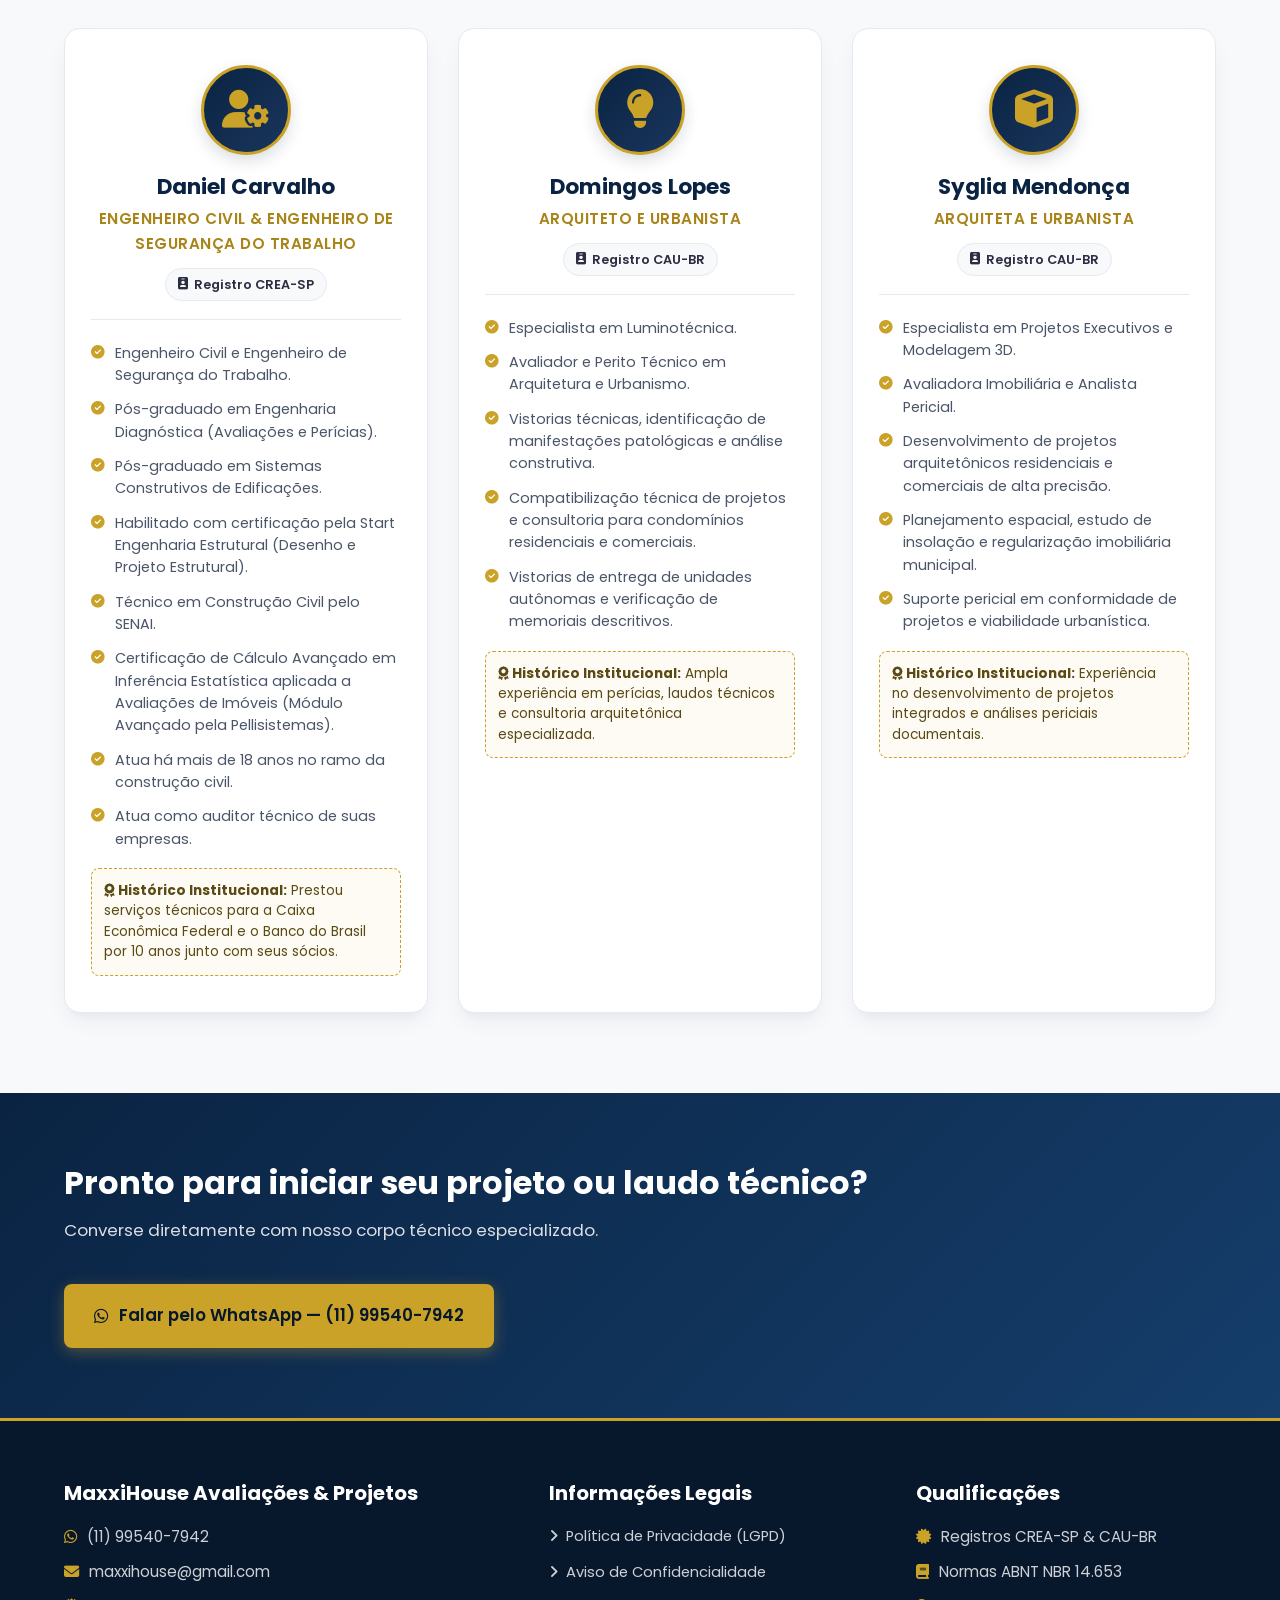
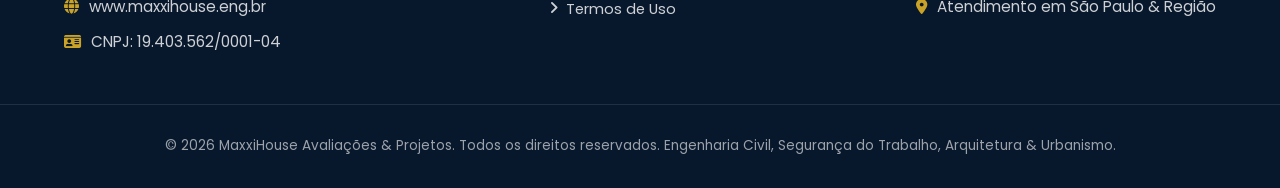
==== commit fbb61add: "Inclui titulacao de Engenheiro de Seguranca do Trabalho para Daniel Carvalho e atualiza rodapes inst" ====
--- a/sobre.html
+++ b/sobre.html
@@ -1,4 +1,4 @@
-﻿<!DOCTYPE html>
+<!DOCTYPE html>
 <html lang="pt-BR">
 <head>
   <meta charset="UTF-8">
@@ -177,7 +177,7 @@
       <div class="hero-tag" style="margin: 0 auto 20px;">
         <i class="fa-solid fa-users"></i> Corpo Técnico Multidisciplinar
       </div>
-      <h1 style="font-size: 2.6rem; margin-bottom: 20px;">Engenharia Civil, Arquitetura e Urbanismo</h1>
+      <h1 style="font-size: 2.6rem; margin-bottom: 20px;">Engenharia Civil, Segurança do Trabalho, Arquitetura e Urbanismo</h1>
       <p style="margin: 0 auto 30px; font-size: 1.15rem;">Mais de 18 anos de experiência na construção civil, unindo sólida fundamentação científica, inferência estatística avançada e excelência em projetos e perícias.</p>
       <a href="#equipe" class="btn btn-primary"><i class="fa-solid fa-arrow-down"></i> Conheça os sócios e qualificações</a>
     </div>
@@ -230,12 +230,13 @@
               <i class="fa-solid fa-user-gear"></i>
             </div>
             <h3>Daniel Carvalho</h3>
-            <span class="team-role">Engenheiro Civil</span>
+            <span class="team-role">Engenheiro Civil & Engenheiro de Segurança do Trabalho</span>
             <div class="team-badge">
               <i class="fa-solid fa-id-badge"></i> Registro CREA-SP
             </div>
           </div>
           <ul class="team-qualifications">
+            <li><i class="fa-solid fa-check-circle"></i> Engenheiro Civil e Engenheiro de Segurança do Trabalho.</li>
             <li><i class="fa-solid fa-check-circle"></i> Pós-graduado em Engenharia Diagnóstica (Avaliações e Perícias).</li>
             <li><i class="fa-solid fa-check-circle"></i> Pós-graduado em Sistemas Construtivos de Edificações.</li>
             <li><i class="fa-solid fa-check-circle"></i> Habilitado com certificação pela Start Engenharia Estrutural (Desenho e Projeto Estrutural).</li>
@@ -344,7 +345,7 @@
     </div>
 
     <div class="footer-bottom">
-      <p>&copy; 2026 MaxxiHouse Avaliações & Projetos. Todos os direitos reservados. Engenharia Civil, Arquitetura & Urbanismo.</p>
+      <p>&copy; 2026 MaxxiHouse Avaliações & Projetos. Todos os direitos reservados. Engenharia Civil, Segurança do Trabalho, Arquitetura & Urbanismo.</p>
     </div>
   </footer>
 
